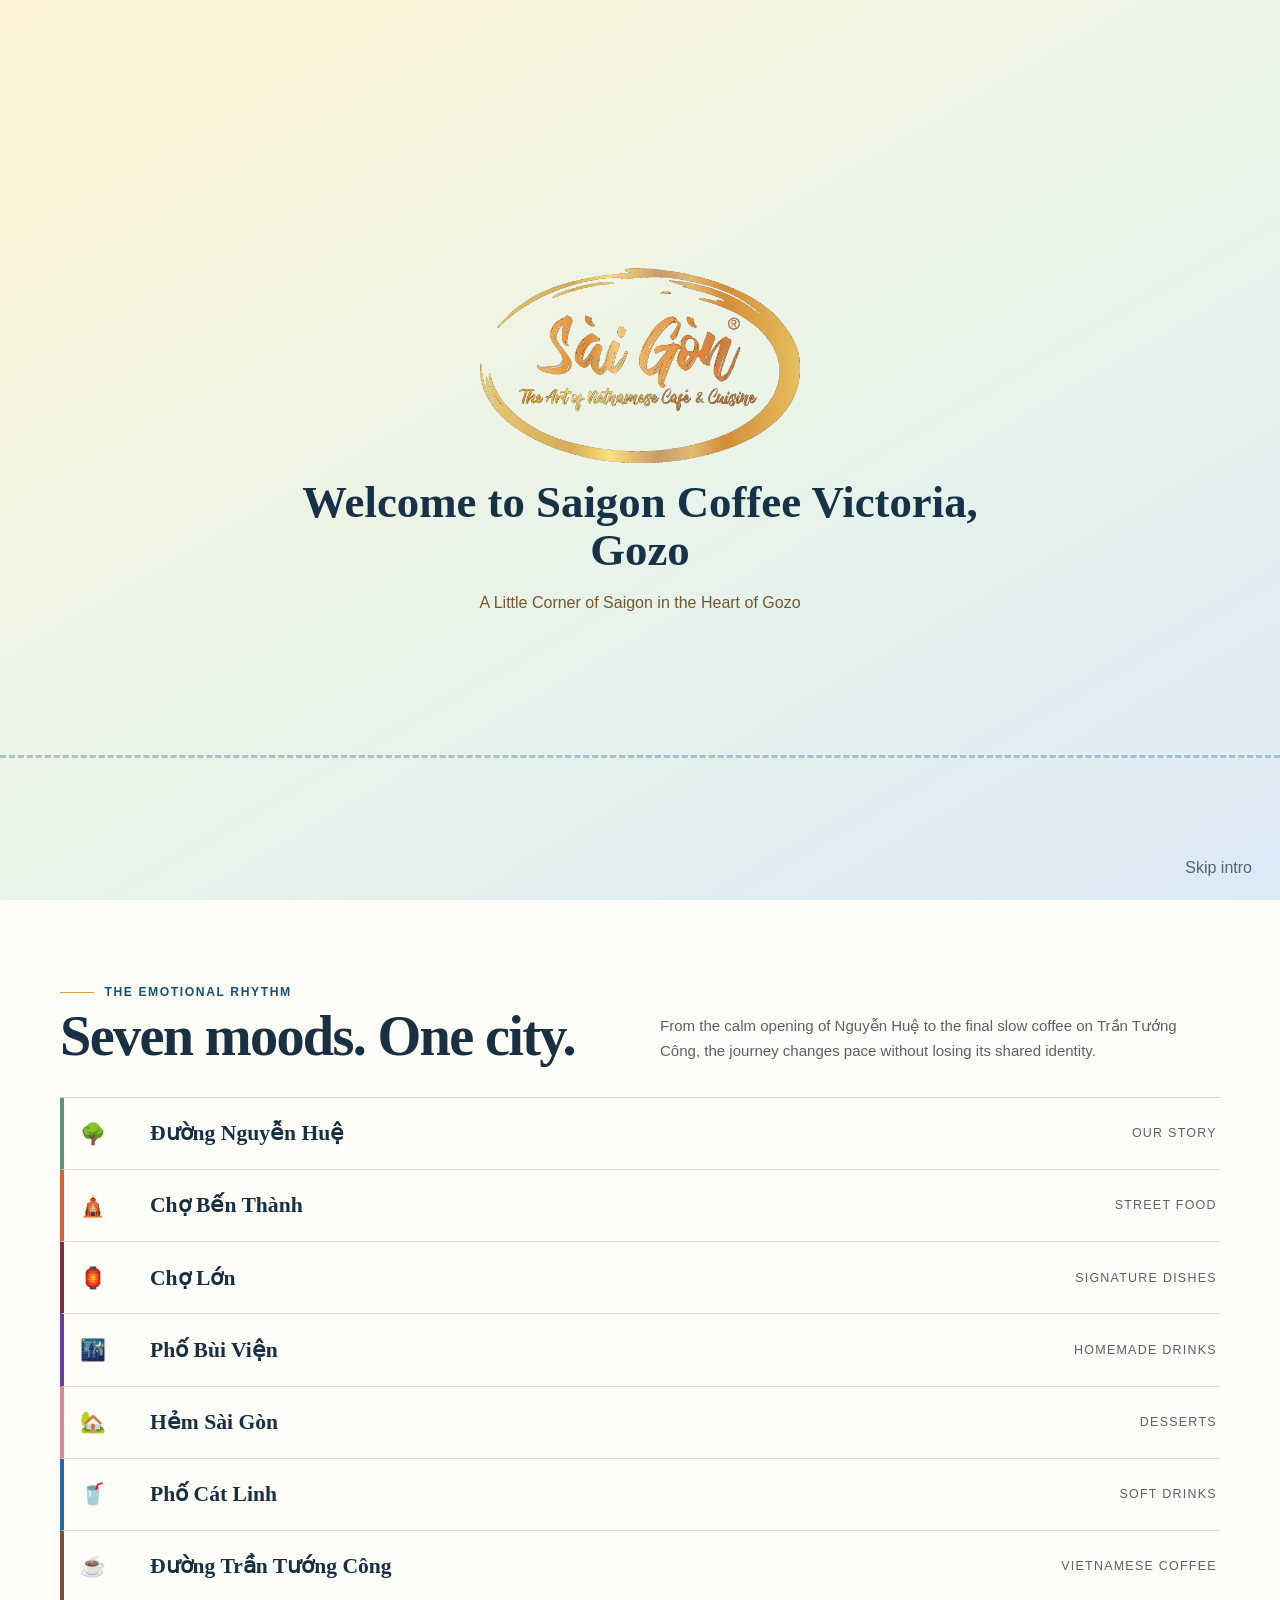
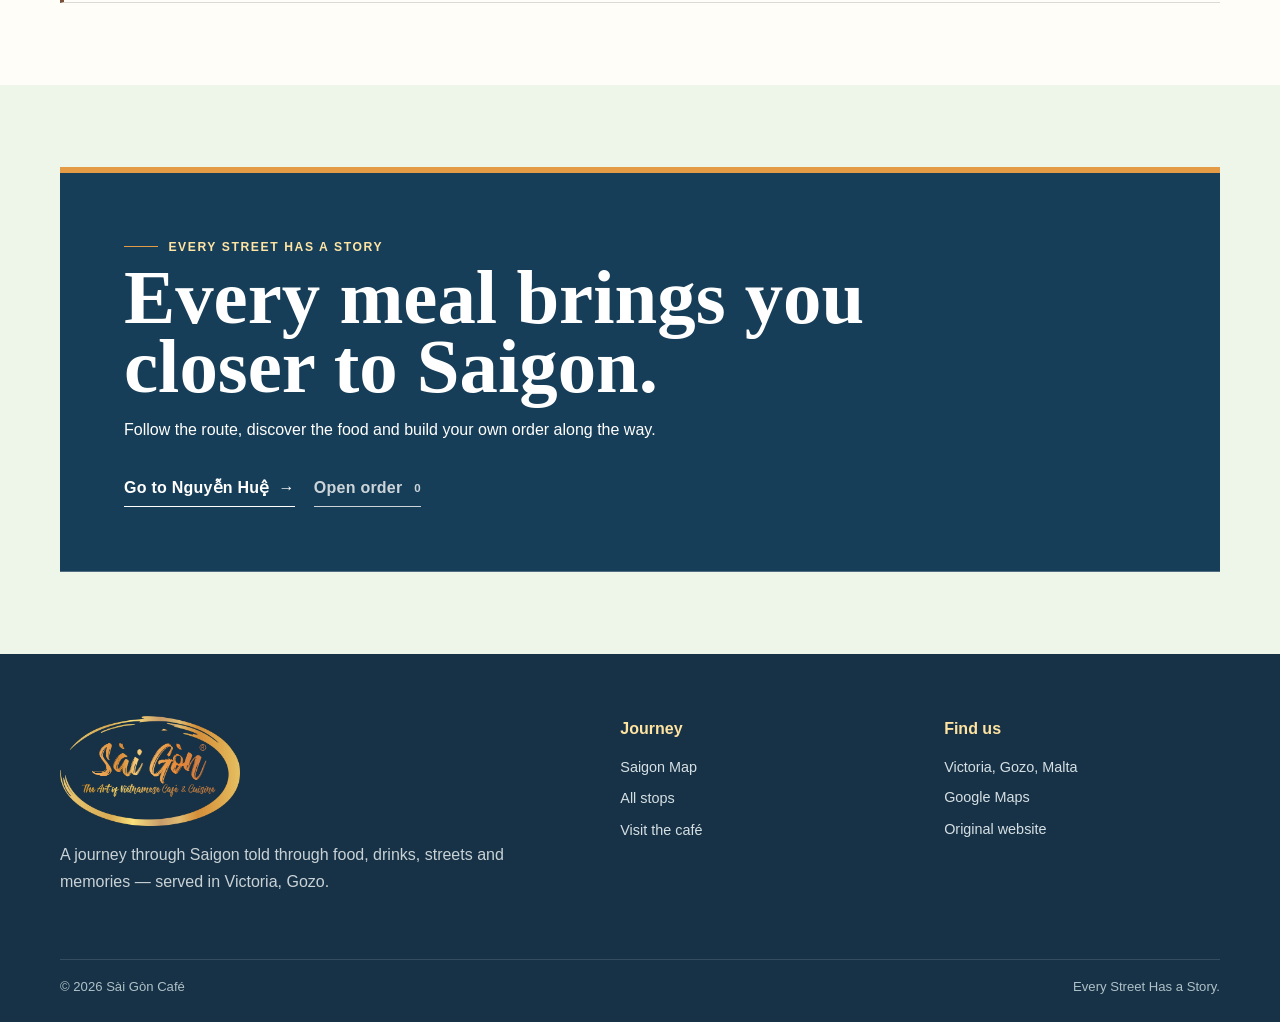
==== index.html @ 3f21d4a0 "fisrt add" ====
<!DOCTYPE html>
<html lang="en"><head><meta charset="utf-8"/><meta content="width=device-width,initial-scale=1" name="viewport"/><meta content="#fff8e8" name="theme-color"/><meta content="Sài Gòn Café — A journey through Saigon" name="description"/><title>Sài Gòn Café · A Journey Through Saigon</title><link href="assets/brand/mark.svg" rel="icon"/><link href="assets/css/shared.css" rel="stylesheet"/><link href="assets/css/home.css" rel="stylesheet"/><link rel="stylesheet" href="assets/css/refine.css"></head><body data-page="home"><div aria-hidden="true" class="intro"><div class="vespa-track"><img alt="" class="intro-vespa" src="assets/images/illustrations/vespa.svg"/></div><div class="intro-inner"><img alt="" class="intro-logo" src="assets/brand/logo-from-menu.png"/><div class="intro-copy"><h1>Welcome to Saigon Coffee Victoria, Gozo</h1><p>A Little Corner of Saigon in the Heart of Gozo</p></div></div><button class="skip-intro">Skip intro</button></div><header class="global-header"><div class="container global-nav">
<a aria-label="Sài Gòn Café home" class="global-logo travel-link" href="index.html"><img alt="Sài Gòn Café" src="assets/brand/logo-from-menu.png"/></a>
<nav aria-label="Main navigation" class="global-links"><a class="travel-link" href="index.html">Saigon map</a><a href="#journey-map">Menu</a><a href="index.html#visit">Visit</a></nav>
<div class="global-actions"><button class="icon-btn cart-button" type="button">Order <span class="cart-count">0</span></button><button aria-label="Toggle menu" class="nav-toggle"><span></span><span></span></button></div>
</div></header><main><section class="home-hero"><div class="container home-grid"><div class="home-copy reveal"><div class="eyebrow">One journey · Seven Saigon stops</div><h1>A journey <em>through Saigon.</em></h1><p>Choose a destination on the map. Each stop has its own colours, rhythm, movement and way of telling the menu — while the same Sài Gòn Café identity connects the whole experience.</p><div class="hero-actions editorial-actions"><a class="btn action-primary" href="#journey-map">Begin the route</a><a class="btn action-secondary" href="nguyen-hue.html">Go to Nguyễn Huệ</a></div></div><div class="home-map reveal" id="journey-map"><svg aria-hidden="true" viewBox="0 0 700 700"><path class="map-line" d="M155 105 C310 28 500 60 555 145 C620 245 570 360 440 400 C285 447 130 405 138 545 C144 650 410 677 520 600"></path></svg><a class="map-stop travel-link" href="nguyen-hue.html"><span class="map-pin"><i>🌳</i></span><span class="map-label">Đường Nguyễn Huệ</span></a><a class="map-stop travel-link" href="ben-thanh.html"><span class="map-pin"><i>🛕</i></span><span class="map-label">Chợ Bến Thành</span></a><a class="map-stop travel-link" href="cho-lon.html"><span class="map-pin"><i>🏮</i></span><span class="map-label">Chợ Lớn</span></a><a class="map-stop travel-link" href="bui-vien.html"><span class="map-pin"><i>🌃</i></span><span class="map-label">Phố Bùi Viện</span></a><a class="map-stop travel-link" href="hem-saigon.html"><span class="map-pin"><i>🏡</i></span><span class="map-label">Hẻm Sài Gòn</span></a><a class="map-stop travel-link" href="cat-linh.html"><span class="map-pin"><i>🥤</i></span><span class="map-label">Phố Cát Linh</span></a><a class="map-stop travel-link" href="tran-tuong-cong.html"><span class="map-pin"><i>☕</i></span><span class="map-label">Đường Trần Tướng Công</span></a></div></div></section><section class="page-section home-rhythm"><div class="container"><div class="section-heading reveal"><div><div class="eyebrow">The emotional rhythm</div><h2>Seven moods. One city.</h2></div><p>From the calm opening of Nguyễn Huệ to the final slow coffee on Trần Tướng Công, the journey changes pace without losing its shared identity.</p></div><div class="rhythm-track"><a class="rhythm-card travel-link reveal" href="nguyen-hue.html" style="--bg:#5a9479"><span>🌳</span><h3>Đường Nguyễn Huệ</h3><p>Our Story</p></a><a class="rhythm-card travel-link reveal" href="ben-thanh.html" style="--bg:#d85d43"><span>🛕</span><h3>Chợ Bến Thành</h3><p>Street Food</p></a><a class="rhythm-card travel-link reveal" href="cho-lon.html" style="--bg:#7d3044"><span>🏮</span><h3>Chợ Lớn</h3><p>Signature Dishes</p></a><a class="rhythm-card travel-link reveal" href="bui-vien.html" style="--bg:#643da1"><span>🌃</span><h3>Phố Bùi Viện</h3><p>Homemade Drinks</p></a><a class="rhythm-card travel-link reveal" href="hem-saigon.html" style="--bg:#d58a95"><span>🏡</span><h3>Hẻm Sài Gòn</h3><p>Desserts</p></a><a class="rhythm-card travel-link reveal" href="cat-linh.html" style="--bg:#2366aa"><span>🥤</span><h3>Phố Cát Linh</h3><p>Soft Drinks</p></a><a class="rhythm-card travel-link reveal" href="tran-tuong-cong.html" style="--bg:#795139"><span>☕</span><h3>Đường Trần Tướng Công</h3><p>Vietnamese Coffee</p></a></div></div></section><section class="page-section home-cta"><div class="container"><div class="home-cta-card reveal"><div class="eyebrow" style="color:#ffe5a4">Every Street Has a Story</div><h2>Every meal brings you closer to Saigon.</h2><p>Follow the route, discover the food and build your own order along the way.</p><div class="hero-actions editorial-actions"><a class="btn travel-link action-primary" href="nguyen-hue.html">Go to Nguyễn Huệ</a><button class="btn cart-button action-secondary">Open order <span class="cart-count">0</span></button></div></div></div></section></main><footer class="site-footer" id="visit"><div class="container"><div class="footer-grid"><div><img alt="Sài Gòn Café" class="footer-logo" src="assets/brand/logo-from-menu.png"/><p class="footer-copy">A journey through Saigon told through food, drinks, streets and memories — served in Victoria, Gozo.</p></div><div><div class="footer-title">Journey</div><div class="footer-links"><a class="travel-link" href="index.html">Saigon Map</a><a href="menu.html">All stops</a><a href="index.html#visit">Visit the café</a></div></div><div><div class="footer-title">Find us</div><div class="footer-links"><span data-config="address">Victoria, Gozo, Malta</span><a data-href="googleMaps" href="#">Google Maps</a><a data-href="oldWebsite" href="#">Original website</a></div></div></div><div class="copyright"><span>© <span data-year=""></span> Sài Gòn Café</span><span>Every Street Has a Story.</span></div></div></footer><script src="assets/js/site-config.js"></script><script src="assets/js/app.js"></script></body></html>
---- assets/css/shared.css ----
:root{
  --paper:#fffaf0;
  --paper-2:#f6ead6;
  --ink:#193042;
  --ink-soft:#56636b;
  --brand-blue:#123f73;
  --brand-gold:#d9a441;
  --brand-burgundy:#8f2942;
  --white:#fff;
  --line:rgba(27,48,66,.14);
  --shadow:0 26px 70px rgba(56,44,31,.16);
  --radius:28px;
  --container:min(1180px,calc(100vw - 34px));
  --display-font:Cambria,Georgia,"Times New Roman",serif;
  --body-font:"Segoe UI",Inter,Arial,sans-serif;
  --theme-accent:#d9a441;
  --theme-deep:#123f73;
  --theme-soft:#f7e6b4;
  --theme-surface:#fffaf0;
}
*{box-sizing:border-box}
html{scroll-behavior:smooth;background:var(--theme-surface)}
body{margin:0;background:var(--theme-surface);color:var(--ink);font-family:var(--body-font);line-height:1.65;overflow-x:hidden}
body.menu-open,body.cart-open,body.modal-open{overflow:hidden}
a{color:inherit;text-decoration:none}
img{max-width:100%;display:block}
button,input{font:inherit}
button{color:inherit}
.container{width:var(--container);margin-inline:auto}
.display{font-family:var(--display-font)}
.eyebrow{display:flex;align-items:center;gap:.65rem;font-size:.76rem;letter-spacing:.17em;text-transform:uppercase;font-weight:900;color:var(--theme-deep)}
.eyebrow:before{content:"";width:34px;height:2px;background:var(--theme-accent);border-radius:99px}
.muted{color:var(--ink-soft)}
.btn,.nav-cta,.icon-btn{display:inline-flex;align-items:center;justify-content:center;gap:.55rem;border:1px solid currentColor;border-radius:999px;padding:.78rem 1.15rem;min-height:46px;font-weight:850;letter-spacing:.01em;background:transparent;cursor:pointer;transition:.24s}
.btn:hover,.nav-cta:hover,.icon-btn:hover{transform:translateY(-2px);box-shadow:0 14px 28px rgba(39,44,44,.13)}
.btn-primary{background:var(--theme-accent);color:#fff;border-color:transparent}
.btn-secondary{background:rgba(255,255,255,.68);border-color:rgba(18,63,115,.18);backdrop-filter:blur(12px)}
.btn-dark{background:var(--theme-deep);color:#fff;border-color:transparent}
.btn-small{min-height:38px;padding:.56rem .84rem;font-size:.82rem}
.hidden{display:none!important}

/* Shared header */
.global-header{position:fixed;inset:0 0 auto;z-index:80;transition:.3s;background:linear-gradient(180deg,rgba(12,29,45,.48),transparent);color:#fff}
.global-header.scrolled{background:rgba(255,250,240,.91);color:var(--ink);backdrop-filter:blur(18px);box-shadow:0 8px 28px rgba(40,45,45,.08);border-bottom:1px solid var(--line)}
.global-nav{height:80px;display:flex;align-items:center;gap:1rem;justify-content:space-between}
.global-logo img{width:132px;height:58px;object-fit:contain;filter:drop-shadow(0 6px 13px rgba(0,0,0,.18))}
.global-actions{display:flex;align-items:center;gap:.65rem}
.global-links{display:flex;align-items:center;gap:1.05rem;font-size:.87rem;font-weight:800}
.global-links a{opacity:.92}
.global-links a:hover{opacity:1;color:var(--theme-accent)}
.cart-button{position:relative}
.cart-count{display:grid;place-items:center;min-width:22px;height:22px;border-radius:999px;background:var(--theme-accent);color:#fff;font-size:.7rem;font-weight:900;padding:0 .25rem}
.nav-toggle{display:none;width:44px;height:44px;border-radius:50%;border:1px solid currentColor;background:rgba(255,255,255,.1);position:relative}
.nav-toggle span{position:absolute;width:20px;height:2px;background:currentColor;left:11px;transition:.24s}
.nav-toggle span:first-child{top:16px}.nav-toggle span:last-child{top:25px}
.nav-toggle.active span:first-child{transform:translateY(4.5px) rotate(45deg)}
.nav-toggle.active span:last-child{transform:translateY(-4.5px) rotate(-45deg)}

/* Journey rail */
.journey-rail{position:sticky;top:80px;z-index:55;background:rgba(255,250,240,.92);backdrop-filter:blur(16px);border-bottom:1px solid var(--line);box-shadow:0 8px 22px rgba(41,45,44,.05)}
.journey-rail-inner{width:var(--container);margin:auto;display:flex;gap:.3rem;overflow:auto;padding:.55rem 0;scrollbar-width:none}
.journey-rail-inner::-webkit-scrollbar{display:none}
.journey-stop{flex:0 0 auto;display:flex;align-items:center;gap:.5rem;padding:.48rem .68rem;border-radius:999px;color:#66717a;font-size:.76rem;font-weight:850;border:1px solid transparent;transition:.2s}
.journey-stop:before{content:"";width:9px;height:9px;border-radius:50%;background:#b7c1c8;box-shadow:0 0 0 4px rgba(183,193,200,.18)}
.journey-stop.active{background:var(--theme-soft);color:var(--theme-deep);border-color:rgba(18,63,115,.1)}
.journey-stop.active:before{background:var(--theme-accent);box-shadow:0 0 0 4px color-mix(in srgb,var(--theme-accent) 22%,transparent)}

/* Travel transition */
.travel-transition{position:fixed;inset:0;z-index:999;pointer-events:none;opacity:0;visibility:hidden;background:linear-gradient(135deg,var(--theme-surface),#fff);display:grid;place-items:center;transition:.35s}
.travel-transition.active{opacity:1;visibility:visible;pointer-events:all}
.travel-stage{width:min(720px,88vw);text-align:center}
.travel-stage p{font-weight:900;letter-spacing:.14em;text-transform:uppercase;color:var(--theme-deep)}
.travel-road{height:4px;border-radius:99px;background:rgba(18,63,115,.16);position:relative;margin:2rem 0}
.travel-road:before{content:"";position:absolute;inset:0 auto 0 0;width:0;background:var(--theme-accent);animation:roadDraw .72s forwards}
.travel-scooter{position:absolute;left:-40px;top:-38px;width:80px;animation:scoot .72s cubic-bezier(.48,.04,.45,.99) forwards}
@keyframes roadDraw{to{width:100%}}@keyframes scoot{to{left:calc(100% - 36px)}}

/* Reveal */
.reveal{opacity:0;transform:translateY(24px);transition:opacity .72s ease,transform .72s ease}
.reveal.is-visible{opacity:1;transform:none}
.reveal-delay-1{transition-delay:.08s}.reveal-delay-2{transition-delay:.16s}.reveal-delay-3{transition-delay:.24s}

/* Shared district hero */
.district-hero{min-height:86svh;position:relative;display:flex;align-items:flex-end;padding:146px 0 78px;color:#fff;background-image:var(--place-photo);background-size:cover;background-position:center;overflow:hidden;isolation:isolate}
.district-hero:before{content:"";position:absolute;inset:0;background:linear-gradient(180deg,rgba(10,25,37,.12),rgba(10,25,37,.78));z-index:-1}
.district-hero:after{content:"";position:absolute;inset:auto 0 0;height:200px;background:linear-gradient(180deg,transparent,var(--theme-surface));z-index:-1}
.district-hero-content{max-width:820px;position:relative}
.district-sign{display:inline-flex;padding:.58rem 1rem;border:2px solid #fff;background:var(--brand-blue);color:#fff;border-radius:5px;text-transform:uppercase;font-weight:950;letter-spacing:.055em;box-shadow:0 10px 24px rgba(0,0,0,.22)}
.district-kicker{margin-top:1.25rem;font-size:.78rem;letter-spacing:.17em;text-transform:uppercase;font-weight:900;color:#fff0bd}
.district-hero h1{font:800 clamp(3.6rem,8vw,8.4rem)/.87 var(--display-font);letter-spacing:-.055em;margin:.55rem 0 1rem;text-wrap:balance}
.district-hero p{font-size:clamp(1rem,1.6vw,1.25rem);max-width:720px;color:#fffbed}
.hero-actions{display:flex;gap:.72rem;flex-wrap:wrap;margin-top:1.7rem}
.photo-credit{display:inline-flex;margin-top:1rem;font-size:.72rem;color:#f4ead6;text-decoration:underline;text-underline-offset:3px;opacity:.88}

/* Shared page section */
.page-section{padding:94px 0;position:relative}
.section-heading{display:flex;align-items:end;justify-content:space-between;gap:2rem;margin-bottom:2.5rem}
.section-heading h2{font:800 clamp(2.5rem,5vw,5rem)/.95 var(--display-font);letter-spacing:-.04em;margin:.5rem 0 0}
.section-heading p{max-width:560px;color:var(--ink-soft);margin:0}

/* Shared dish modal and cart */
.dish-modal,.cart-drawer{position:fixed;z-index:200;opacity:0;visibility:hidden;transition:.28s}
.dish-modal.open,.cart-drawer.open{opacity:1;visibility:visible}
.dish-modal{inset:0;display:grid;place-items:center;padding:18px;background:rgba(11,26,36,.58);backdrop-filter:blur(10px)}
.dish-modal-card{width:min(850px,100%);max-height:min(720px,90svh);overflow:auto;background:#fffaf0;border-radius:30px;box-shadow:0 36px 100px rgba(7,26,39,.28);position:relative;display:grid;grid-template-columns:.9fr 1.1fr}
.dish-modal-media{min-height:410px;background:#f1e5d0}
.dish-modal-media img{width:100%;height:100%;object-fit:cover}
.dish-modal-body{padding:2rem;display:flex;flex-direction:column}
.modal-close,.drawer-close{position:absolute;right:14px;top:14px;width:42px;height:42px;border-radius:50%;border:0;background:rgba(255,255,255,.84);font-size:1.4rem;cursor:pointer;z-index:2}
.dish-modal-body h2{font:800 2.4rem/1 var(--display-font);margin:.6rem 0}
.dish-modal-body p{color:var(--ink-soft)}
.modal-price{font-size:1.4rem;font-weight:950;color:var(--theme-deep);margin-top:auto}
.modal-actions{display:flex;gap:.7rem;margin-top:1.1rem}
.cart-drawer{inset:0 0 0 auto;width:min(430px,100%);background:#fffaf0;box-shadow:-30px 0 80px rgba(12,31,44,.25);transform:translateX(105%);display:flex;flex-direction:column}
.cart-drawer.open{transform:none}
.cart-drawer-head{padding:1.2rem 1.2rem 1rem;border-bottom:1px solid var(--line)}
.cart-drawer-head h2{font:800 2rem/1 var(--display-font);margin:.3rem 0}
.cart-items{padding:1rem;overflow:auto;display:grid;gap:.7rem;flex:1}
.cart-empty{color:var(--ink-soft);text-align:center;padding:3rem 1rem}
.cart-row{display:grid;grid-template-columns:62px 1fr auto;gap:.75rem;align-items:center;background:#fff;border:1px solid var(--line);border-radius:18px;padding:.6rem}
.cart-row img{width:62px;height:62px;border-radius:14px;object-fit:cover;background:#eee}
.cart-row h3{font-size:.92rem;margin:0}.cart-row small{color:var(--ink-soft)}
.cart-row-controls{display:flex;align-items:center;gap:.3rem;margin-top:.3rem}.cart-row-controls button{width:27px;height:27px;border-radius:50%;border:1px solid var(--line);background:#fff;cursor:pointer}
.cart-drawer-foot{padding:1rem;border-top:1px solid var(--line);background:#fff}
.cart-total{display:flex;justify-content:space-between;font-weight:950;margin-bottom:.75rem}
.cart-backdrop{position:fixed;inset:0;z-index:190;background:rgba(8,24,35,.38);opacity:0;visibility:hidden;transition:.25s}.cart-backdrop.open{opacity:1;visibility:visible}

/* Shared cards */
.dish-image{background:#eee;overflow:hidden}
.dish-image img{width:100%;height:100%;object-fit:cover}
.dish-image img.fallback-logo{object-fit:contain;padding:1rem;background:linear-gradient(135deg,#fff9e8,#f3e0bc)}
.price-tag{font-weight:950;color:var(--theme-deep)}
.tag-row{display:flex;gap:.35rem;flex-wrap:wrap}
.tag{display:inline-flex;padding:.24rem .52rem;border-radius:999px;background:rgba(18,63,115,.08);font-size:.67rem;letter-spacing:.06em;text-transform:uppercase;font-weight:900;color:var(--theme-deep)}
.tag.signature{background:var(--theme-accent);color:#fff}
.tag.veg{background:#d8f1d3;color:#2e6437}
.card-actions{display:flex;gap:.55rem;align-items:center;flex-wrap:wrap}

/* Next stop */
.next-stop{padding:50px 0 92px}
.next-stop-card{position:relative;overflow:hidden;border-radius:34px;min-height:320px;padding:2rem;display:flex;align-items:flex-end;color:#fff;background-image:linear-gradient(90deg,rgba(10,30,43,.78),rgba(10,30,43,.22)),var(--next-photo);background-size:cover;background-position:center;box-shadow:var(--shadow)}
.next-stop-card>div{max-width:660px}
.next-stop-card span{font-size:.76rem;letter-spacing:.16em;text-transform:uppercase;font-weight:900;color:#ffe5a4}
.next-stop-card h2{font:800 clamp(2.5rem,5vw,5rem)/.94 var(--display-font);margin:.5rem 0 1rem}

/* Footer */
.site-footer{padding:72px 0 24px;background:#173246;color:#f9edd6}
.footer-grid{display:grid;grid-template-columns:1.3fr .7fr .7fr;gap:3rem}
.footer-logo{width:180px}.footer-copy{max-width:470px;color:#c9d2d6}
.footer-title{font-weight:950;margin-bottom:.8rem;color:#ffe3a1}.footer-links{display:grid;gap:.45rem;color:#d6e0e4}
.copyright{display:flex;justify-content:space-between;gap:1rem;border-top:1px solid rgba(255,255,255,.13);margin-top:3rem;padding-top:1rem;color:#afc1c8;font-size:.82rem}

/* Intro */
.intro{position:fixed;inset:0;z-index:1000;background:linear-gradient(150deg,#fff4d5,#e8f4e9 55%,#dceaf8);display:grid;place-items:center;transition:.65s;color:#173246}
.intro.done{opacity:0;visibility:hidden}
.intro-inner{text-align:center;width:min(720px,90vw)}
.intro-logo{width:320px;margin:0 auto 1rem;opacity:0;transform:scale(.9);animation:introLogo .8s 1s forwards}
.intro-copy{opacity:0;animation:introCopy .7s 1.35s forwards}.intro-copy h1{font:800 clamp(1.6rem,4vw,2.8rem)/1.06 var(--display-font);margin:.5rem 0}.intro-copy p{color:#75572c}
.vespa-track{position:absolute;left:0;right:0;bottom:13%;height:160px;overflow:hidden}.vespa-track:after{content:"";position:absolute;left:0;right:0;bottom:25px;border-bottom:3px dashed rgba(18,63,115,.28)}
.intro-vespa{position:absolute;width:250px;left:-270px;bottom:12px;animation:vespaRide 1.75s .05s ease-in-out forwards}.skip-intro{position:absolute;right:22px;bottom:18px;border:0;background:none;color:#53646d;cursor:pointer}
@keyframes vespaRide{to{left:calc(100% + 30px)}}@keyframes introLogo{to{opacity:1;transform:none}}@keyframes introCopy{to{opacity:1}}

@media(max-width:980px){
  .global-links{position:fixed;inset:80px 0 0;background:#fffaf0;color:var(--ink);display:flex;flex-direction:column;align-items:flex-start;padding:2rem;transform:translateX(102%);transition:.32s}
  .global-links.open{transform:none}.nav-toggle{display:block}.global-actions .nav-cta{display:none}
  .district-hero{min-height:72svh}.section-heading{display:block}.section-heading p{margin-top:1rem}
  .dish-modal-card{grid-template-columns:1fr;max-width:640px}.dish-modal-media{min-height:280px;max-height:330px}
  .footer-grid{grid-template-columns:1fr 1fr}.footer-grid>div:first-child{grid-column:1/-1}
}
@media(max-width:640px){
  :root{--container:min(100% - 22px,1180px);--radius:22px}
  .global-nav{height:70px}.global-logo img{width:110px;height:50px}.global-links{inset:70px 0 0}
  .journey-rail{top:70px}.journey-stop{font-size:.69rem;padding:.4rem .55rem}
  .district-hero{padding:122px 0 58px;min-height:78svh}.district-hero h1{font-size:3.5rem}.district-sign{font-size:.78rem}
  .page-section{padding:70px 0}.section-heading h2{font-size:2.65rem}
  .hero-actions{gap:.55rem}.btn{width:100%}.btn-small{width:auto}
  .dish-modal{padding:10px}.dish-modal-card{border-radius:22px}.dish-modal-body{padding:1.25rem}.dish-modal-body h2{font-size:2rem}
  .next-stop-card{min-height:360px;padding:1.3rem}.footer-grid{grid-template-columns:1fr}.footer-grid>div:first-child{grid-column:auto}.copyright{display:block}
  .intro-logo{width:250px}.vespa-track{bottom:10%}
}
@media(prefers-reduced-motion:reduce){*{animation-duration:.01ms!important;animation-iteration-count:1!important;scroll-behavior:auto!important;transition-duration:.01ms!important}.reveal{opacity:1;transform:none}}
.district-hero{background-color:var(--theme-deep)}
.next-stop-card{background-color:var(--theme-deep)}

/* =========================================================
   V5 — editorial refinement
   Fewer UI pills, flatter surfaces, quieter interactions.
   ========================================================= */
:root{
  --radius:10px;
  --shadow:0 12px 34px rgba(45,39,31,.10);
  --container:min(1160px,calc(100vw - 42px));
}
body{letter-spacing:0}
.eyebrow{font-weight:750;letter-spacing:.13em}
.eyebrow:before{height:1px;border-radius:0}

/* Links should feel like editorial navigation, not app controls. */
.btn,.nav-cta,.icon-btn{
  min-height:0;
  padding:.28rem 0;
  border:0;
  border-bottom:1px solid currentColor;
  border-radius:0;
  background:transparent;
  font-weight:720;
  letter-spacing:.015em;
  box-shadow:none;
  transform:none;
}
.btn:hover,.nav-cta:hover,.icon-btn:hover{transform:none;box-shadow:none;opacity:.66}
.btn-small{min-height:0;padding:.2rem 0;font-size:.78rem}
.editorial-actions{gap:1.2rem;align-items:center}
.editorial-actions .btn{width:auto}
.editorial-actions .action-primary:after{content:"  →"}
.editorial-actions .action-secondary{opacity:.78;font-weight:600}
.editorial-actions .action-secondary:hover{opacity:.48}
.btn-primary,.btn-secondary,.btn-dark{background:transparent;color:inherit;border-color:currentColor;backdrop-filter:none}

/* Header: one quiet navigation row, no duplicated CTA. */
.global-header{background:linear-gradient(180deg,rgba(12,29,45,.35),transparent)}
.global-header.scrolled{background:rgba(255,250,240,.97);backdrop-filter:none;box-shadow:none}
.global-nav{height:76px}
.global-links{gap:1.35rem;font-size:.82rem;font-weight:650}
.global-links a{position:relative;opacity:.9}
.global-links a:not(:last-child):after{content:"/";position:absolute;right:-.78rem;opacity:.32}
.global-actions{gap:1rem}
.icon-btn.cart-button{border-bottom:0;padding:.35rem 0;font-size:.82rem;text-transform:uppercase;letter-spacing:.08em}
.cart-count{display:inline;min-width:auto;height:auto;border-radius:0;background:transparent;color:inherit;font-size:.72rem;padding:0;margin-left:.18rem}
.nav-toggle{border-radius:0;background:transparent}

/* Journey rail becomes a route line instead of a row of chips. */
.journey-rail{top:76px;background:rgba(255,250,240,.97);backdrop-filter:none;box-shadow:none}
.journey-rail-inner{position:relative;gap:0;padding:.72rem 0}
.journey-rail-inner:before{content:"";position:absolute;left:6px;right:6px;top:50%;border-top:1px solid rgba(27,48,66,.18);z-index:0}
.journey-stop{position:relative;z-index:1;border-radius:0;border:0;background:var(--theme-surface);padding:.3rem .8rem;color:#6a7378;font-size:.7rem;font-weight:650}
.journey-stop:before{width:7px;height:7px;box-shadow:0 0 0 4px var(--theme-surface);background:#9aa4aa}
.journey-stop.active{background:var(--theme-surface);color:var(--theme-deep);border:0;font-weight:850}
.journey-stop.active:before{background:var(--theme-accent);box-shadow:0 0 0 4px var(--theme-surface)}

/* Heroes and headings: less landing-page exaggeration. */
.district-hero{min-height:78svh;padding:138px 0 68px}
.district-hero h1{font-size:clamp(3.3rem,7vw,7.1rem);line-height:.92;letter-spacing:-.045em}
.district-sign{border-radius:1px;box-shadow:none;padding:.5rem .85rem}
.district-kicker{letter-spacing:.13em;font-weight:720}
.photo-credit{font-size:.66rem;opacity:.72}
.page-section{padding:82px 0}
.section-heading{margin-bottom:2.1rem}
.section-heading h2{font-size:clamp(2.35rem,4.4vw,4.35rem);letter-spacing:-.03em}
.section-heading p{font-size:.94rem}

/* Product entries are the interaction. No button clusters inside them. */
.card-actions{display:none!important}
.menu-entry{cursor:pointer;outline:none}
.menu-entry:focus-visible{outline:2px solid var(--theme-accent);outline-offset:5px}
.menu-entry .dish-image img{transition:transform .5s ease,filter .5s ease}
.menu-entry:hover .dish-image img{transform:scale(1.025);filter:saturate(1.04)}
.entry-cue{display:inline-block;margin-top:auto;padding-top:.65rem;font-size:.7rem;letter-spacing:.08em;text-transform:uppercase;font-weight:750;color:var(--theme-deep);border-bottom:1px solid currentColor;align-self:flex-start;opacity:.72}
.menu-entry:hover .entry-cue{opacity:1}
.tag-row{gap:.5rem}
.tag{padding:0;border-radius:0;background:transparent;font-size:.62rem;font-weight:700;color:var(--theme-deep)}
.tag:not(:last-child):after{content:" ·";margin-left:.45rem;opacity:.45}
.tag.signature,.tag.veg{background:transparent;color:var(--theme-deep)}
.price-tag{font-weight:760}

/* Modal remains functional, but visually closer to a printed menu spread. */
.dish-modal{background:rgba(11,26,36,.68);backdrop-filter:blur(4px)}
.dish-modal-card{border-radius:2px;box-shadow:0 24px 70px rgba(7,26,39,.30)}
.modal-close,.drawer-close{border-radius:0;background:#fffaf0;border:1px solid var(--line)}
.modal-actions{align-items:center;gap:1.2rem}
.modal-add,.cart-copy{display:inline-flex;justify-content:center;padding:.78rem 1rem;border:1px solid var(--theme-deep);background:var(--theme-deep);color:#fff;border-radius:1px;font-weight:750}
.modal-close-secondary{background:transparent;color:var(--ink);border:0;border-bottom:1px solid currentColor;border-radius:0;padding:.25rem 0}
.cart-drawer{box-shadow:-18px 0 48px rgba(12,31,44,.18)}
.cart-row{border-radius:2px;background:transparent;border-width:0 0 1px;padding:.8rem 0}
.cart-row img{border-radius:1px}
.cart-row-controls button{border-radius:0}

/* Next chapter is a full editorial panel, not another card/button. */
.next-stop{padding:38px 0 78px}
.next-stop-card{border-radius:0;min-height:270px;padding:clamp(1.4rem,4vw,3.2rem);box-shadow:none;border-top:1px solid rgba(255,255,255,.42);border-bottom:1px solid rgba(255,255,255,.42)}
.next-stop-card h2{font-size:clamp(2.5rem,4.7vw,4.7rem)}
.next-arrow{display:inline-block;margin-top:.8rem;border-bottom:1px solid currentColor;font-size:.78rem;letter-spacing:.1em;text-transform:uppercase;font-weight:750}

.site-footer{padding-top:62px}
.footer-title{font-weight:760}
.footer-links{font-size:.9rem}
.footer-links a{width:max-content;border-bottom:1px solid transparent}
.footer-links a:hover{border-color:currentColor}

@media(max-width:980px){
  .global-links{background:#fffaf0;padding:2rem 1.5rem}
  .global-links a:not(:last-child):after{display:none}
}
@media(max-width:640px){
  :root{--container:min(100% - 28px,1160px)}
  .global-nav{height:68px}.journey-rail{top:68px}
  .journey-stop{padding:.3rem .55rem;font-size:.64rem}
  .district-hero{padding:116px 0 54px;min-height:70svh}
  .district-hero h1{font-size:3.25rem}
  .editorial-actions{gap:1rem}
  .editorial-actions .btn,.btn,.btn-small{width:auto}
  .dish-modal-card{border-radius:0}
  .next-stop-card{min-height:300px;padding:1.2rem}
}

/* Synced top navigation hide/show. */
:root{--nav-height:76px}
.global-header{
  transform:translateY(0);
  will-change:transform;
}
.global-header.nav-hidden{
  transform:translateY(calc(-1 * var(--nav-height)));
}
.global-nav{
  height:var(--nav-height);
}
.journey-rail{
  top:var(--nav-height);
  transition:transform .3s ease,background-color .3s ease,color .3s ease,border-color .3s ease;
  will-change:transform;
}
body.nav-hidden .journey-rail{
  transform:translateY(calc(-1 * (var(--nav-height) + 100%)));
}
body.menu-open .global-header,
body.cart-open .global-header,
body.modal-open .global-header,
body.menu-open .journey-rail,
body.cart-open .journey-rail,
body.modal-open .journey-rail{
  transform:none;
}

@media(max-width:980px){
  .global-links{
    inset:var(--nav-height) 0 0;
    height:calc(100svh - var(--nav-height));
    min-height:calc(100vh - var(--nav-height));
    overflow:auto;
  }
}
@media(max-width:640px){
  :root{--nav-height:68px}
}
---- assets/css/home.css ----
:root{--theme-accent:#e39b45;--theme-deep:#164f76;--theme-soft:#e6f2df;--theme-surface:#fff8e8;--display-font:Cambria,Georgia,"Times New Roman",serif}
.home-hero{min-height:100svh;padding:132px 0 70px;background:radial-gradient(circle at 82% 20%,#d8eff5 0,transparent 30%),radial-gradient(circle at 15% 80%,#f8d9c0 0,transparent 34%),linear-gradient(135deg,#fff9e9,#eef7e9);position:relative;overflow:hidden}
.home-hero:after{content:"";position:absolute;inset:auto 0 0;height:180px;background:url('../images/illustrations/saigon-skyline.svg') center bottom/cover no-repeat;opacity:.14}
.home-grid{display:grid;grid-template-columns:.85fr 1.15fr;align-items:center;gap:4rem;position:relative;z-index:1}
.home-copy h1{font:850 clamp(3.6rem,7vw,7.6rem)/.88 var(--display-font);letter-spacing:-.055em;margin:.8rem 0 1.2rem;color:#173c56}
.home-copy h1 em{color:#c75f46;font-weight:650}
.home-copy p{font-size:1.12rem;color:#52656d;max-width:620px}
.home-map{position:relative;min-height:650px;border-radius:50px;background:linear-gradient(135deg,rgba(255,255,255,.82),rgba(255,249,232,.52));border:1px solid rgba(22,79,118,.12);box-shadow:var(--shadow);overflow:hidden;padding:1.2rem}
.home-map svg{position:absolute;inset:5%;width:90%;height:90%;overflow:visible}
.map-line{fill:none;stroke:#d99b43;stroke-width:8;stroke-linecap:round;stroke-dasharray:15 17;filter:drop-shadow(0 6px 8px rgba(174,101,43,.18))}
.map-stop{position:absolute;display:flex;flex-direction:column;align-items:center;gap:.32rem;transform:translate(-50%,-50%);z-index:2;transition:.25s}
.map-stop:hover{transform:translate(-50%,-54%) scale(1.04)}
.map-pin{width:58px;height:58px;border-radius:50% 50% 50% 16%;transform:rotate(-45deg);display:grid;place-items:center;background:var(--pin);color:#fff;border:4px solid #fff;box-shadow:0 12px 28px rgba(38,53,60,.22)}
.map-pin i{font-style:normal;transform:rotate(45deg);font-size:1.35rem}
.map-label{background:#fff;padding:.45rem .68rem;border-radius:12px;box-shadow:0 8px 20px rgba(41,50,54,.12);font-size:.72rem;font-weight:950;white-space:nowrap;color:#24485e;border:1px solid rgba(22,79,118,.08)}
.map-stop:nth-of-type(1){left:24%;top:15%;--pin:#4e9876}.map-stop:nth-of-type(2){left:65%;top:18%;--pin:#d05d45}.map-stop:nth-of-type(3){left:79%;top:39%;--pin:#8a3448}.map-stop:nth-of-type(4){left:63%;top:61%;--pin:#6c43a7}.map-stop:nth-of-type(5){left:31%;top:63%;--pin:#d48791}.map-stop:nth-of-type(6){left:20%;top:84%;--pin:#236ab0}.map-stop:nth-of-type(7){left:70%;top:86%;--pin:#7c573a}
.home-rhythm{background:#fffdf7}
.rhythm-track{display:grid;grid-template-columns:repeat(7,1fr);gap:.75rem;align-items:end}
.rhythm-card{min-height:240px;border-radius:28px;padding:1rem;display:flex;flex-direction:column;justify-content:flex-end;color:#fff;background:var(--bg);box-shadow:0 18px 36px rgba(46,53,54,.12);transition:.25s}
.rhythm-card:hover{transform:translateY(-8px)}.rhythm-card:nth-child(2n){min-height:290px}.rhythm-card:nth-child(3n){min-height:325px}
.rhythm-card span{font-size:1.5rem}.rhythm-card h3{font:800 1.28rem/1.05 var(--display-font);margin:.45rem 0}.rhythm-card p{font-size:.78rem;margin:0;color:rgba(255,255,255,.82)}
.home-cta{background:linear-gradient(135deg,#eaf6e7,#fff1d1)}
.home-cta-card{border-radius:42px;background:#173e58;color:#fff;padding:clamp(2rem,5vw,5rem);position:relative;overflow:hidden}
.home-cta-card:after{content:"";position:absolute;width:480px;height:480px;border-radius:50%;background:#e39b45;right:-200px;top:-260px;opacity:.25}
.home-cta-card h2{font:850 clamp(3rem,6vw,6rem)/.9 var(--display-font);margin:.4rem 0 1rem;max-width:780px}
@media(max-width:980px){.home-grid{grid-template-columns:1fr}.home-map{min-height:600px}.rhythm-track{grid-template-columns:repeat(3,1fr)}}
@media(max-width:640px){.home-hero{padding-top:112px}.home-copy h1{font-size:3.65rem}.home-map{min-height:540px;border-radius:30px}.map-pin{width:46px;height:46px}.map-label{font-size:.6rem}.rhythm-track{display:flex;overflow:auto;scroll-snap-type:x mandatory}.rhythm-card{min-width:72%;min-height:260px!important;scroll-snap-align:start}}
.global-header{color:#173c56;background:linear-gradient(180deg,rgba(255,250,240,.82),transparent)}

/* V5 editorial home */
.home-hero{background:linear-gradient(135deg,#fff9e9 0,#eef7e9 58%,#e8f1f6 100%)}
.home-grid{grid-template-columns:.92fr 1.08fr;gap:5rem}
.home-copy h1{font-size:clamp(3.5rem,6.4vw,6.9rem);line-height:.92}
.home-map{border-radius:2px;box-shadow:none;background:rgba(255,255,255,.48);border:1px solid rgba(22,79,118,.18);padding:0}
.map-line{stroke-width:5;stroke-dasharray:10 14;filter:none}
.map-pin{width:42px;height:42px;border-radius:50%;transform:none;border:2px solid #fff;box-shadow:0 6px 16px rgba(38,53,60,.16)}
.map-pin i{transform:none;font-size:1rem}
.map-label{background:transparent;padding:.2rem 0;border-radius:0;box-shadow:none;border:0;border-bottom:1px solid currentColor;font-size:.67rem;font-weight:750}
.map-stop:hover{transform:translate(-50%,-53%)}
.home-rhythm{background:#fffdf7}
.rhythm-track{display:block;border-top:1px solid rgba(25,48,66,.18)}
.rhythm-card,.rhythm-card:nth-child(2n),.rhythm-card:nth-child(3n){min-height:auto;display:grid;grid-template-columns:54px 1fr auto;align-items:center;gap:1rem;padding:1.15rem .2rem 1.15rem 1rem;border-radius:0;border-bottom:1px solid rgba(25,48,66,.16);border-left:4px solid var(--bg);background:transparent;color:var(--ink);box-shadow:none}
.rhythm-card:hover{transform:none;background:color-mix(in srgb,var(--bg) 6%,transparent)}
.rhythm-card span{font-size:1.3rem}.rhythm-card h3{font-size:1.35rem;margin:0}.rhythm-card p{color:var(--ink-soft);font-size:.78rem;text-transform:uppercase;letter-spacing:.1em}
.home-cta{background:#eef5e9}
.home-cta-card{border-radius:0;background:#173e58;padding:clamp(2rem,5vw,4.2rem);border-top:6px solid #e39b45;border-bottom:1px solid rgba(255,255,255,.24)}
.home-cta-card:after{display:none}
@media(max-width:640px){
 .home-grid{grid-template-columns:1fr;gap:2.4rem}
 .home-map{border-radius:0}
 .home-map{min-height:650px;overflow:hidden}
 .home-map svg{inset:7% 8%;width:84%;height:86%}
 .map-stop{max-width:42%;gap:.25rem}
 .map-label{font-size:.72rem;line-height:1.15;max-width:128px;white-space:normal;text-align:center;text-wrap:balance}
 .map-stop:nth-of-type(1){left:27%;top:13%}
 .map-stop:nth-of-type(2){left:66%;top:17%}
 .map-stop:nth-of-type(3){left:78%;top:40%}
 .map-stop:nth-of-type(4){left:66%;top:62%}
 .map-stop:nth-of-type(5){left:30%;top:64%}
 .map-stop:nth-of-type(6){left:24%;top:83%}
 .map-stop:nth-of-type(7){left:69%;top:84%}
 .rhythm-track{display:block;overflow:visible}
 .rhythm-card,.rhythm-card:nth-child(n){min-width:0;grid-template-columns:38px 1fr;gap:.65rem}
 .rhythm-card p{grid-column:2}
}
---- assets/css/refine.css ----
/* Loaded last so the route/navigation stays restrained on every colour theme. */
.journey-stop,.journey-stop.active{
  background:transparent!important;
  border:0!important;
  border-radius:0!important;
  box-shadow:none!important;
}
.journey-stop.active{color:var(--theme-accent)!important}
.journey-stop:before,.journey-stop.active:before{box-shadow:none!important}
.global-actions .nav-cta{display:none!important}
.card-actions{display:none!important}
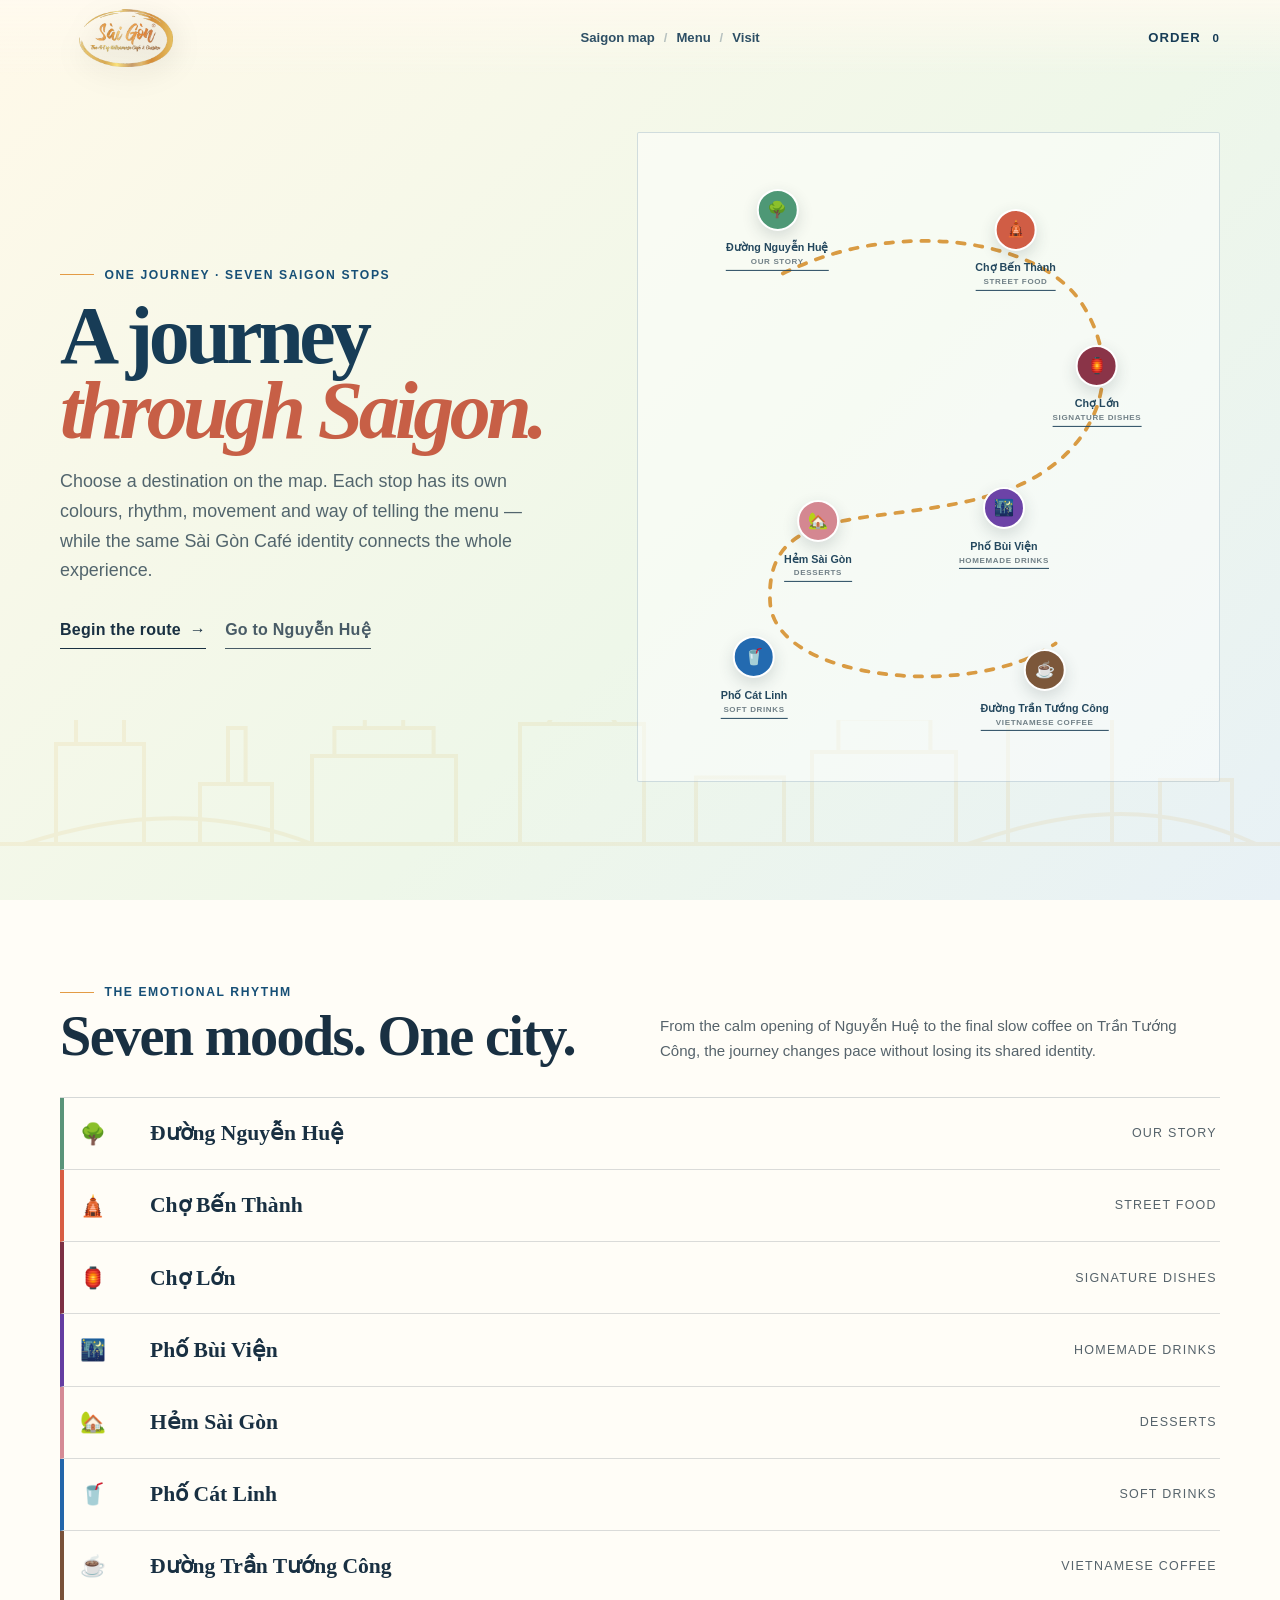
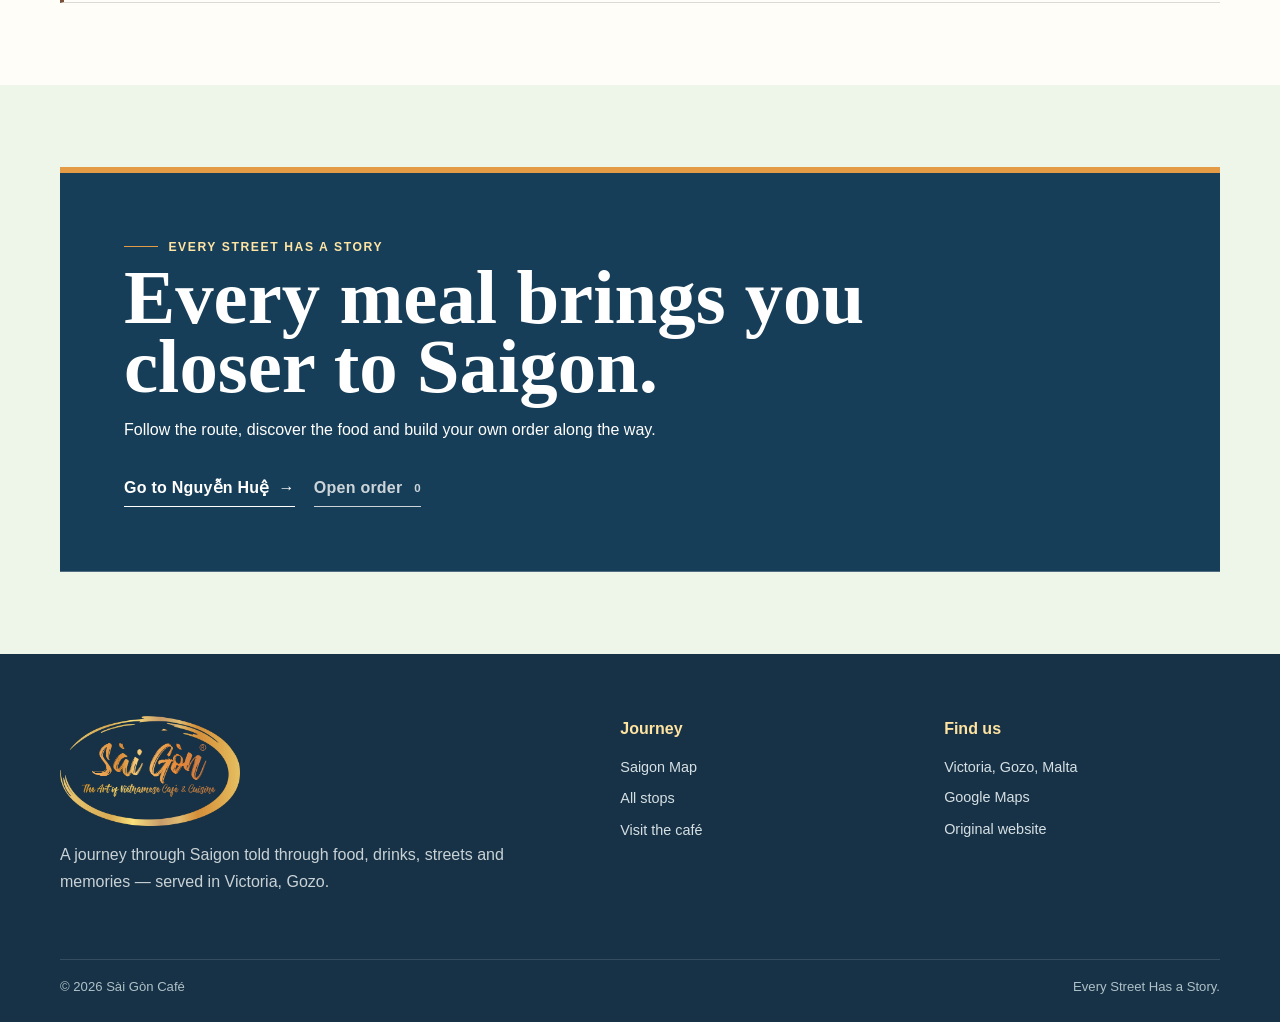
==== commit 211f1f5f: "add" ====
--- a/index.html
+++ b/index.html
@@ -3,4 +3,4 @@
 <a aria-label="Sài Gòn Café home" class="global-logo travel-link" href="index.html"><img alt="Sài Gòn Café" src="assets/brand/logo-from-menu.png"/></a>
 <nav aria-label="Main navigation" class="global-links"><a class="travel-link" href="index.html">Saigon map</a><a href="#journey-map">Menu</a><a href="index.html#visit">Visit</a></nav>
 <div class="global-actions"><button class="icon-btn cart-button" type="button">Order <span class="cart-count">0</span></button><button aria-label="Toggle menu" class="nav-toggle"><span></span><span></span></button></div>
-</div></header><main><section class="home-hero"><div class="container home-grid"><div class="home-copy reveal"><div class="eyebrow">One journey · Seven Saigon stops</div><h1>A journey <em>through Saigon.</em></h1><p>Choose a destination on the map. Each stop has its own colours, rhythm, movement and way of telling the menu — while the same Sài Gòn Café identity connects the whole experience.</p><div class="hero-actions editorial-actions"><a class="btn action-primary" href="#journey-map">Begin the route</a><a class="btn action-secondary" href="nguyen-hue.html">Go to Nguyễn Huệ</a></div></div><div class="home-map reveal" id="journey-map"><svg aria-hidden="true" viewBox="0 0 700 700"><path class="map-line" d="M155 105 C310 28 500 60 555 145 C620 245 570 360 440 400 C285 447 130 405 138 545 C144 650 410 677 520 600"></path></svg><a class="map-stop travel-link" href="nguyen-hue.html"><span class="map-pin"><i>🌳</i></span><span class="map-label">Đường Nguyễn Huệ</span></a><a class="map-stop travel-link" href="ben-thanh.html"><span class="map-pin"><i>🛕</i></span><span class="map-label">Chợ Bến Thành</span></a><a class="map-stop travel-link" href="cho-lon.html"><span class="map-pin"><i>🏮</i></span><span class="map-label">Chợ Lớn</span></a><a class="map-stop travel-link" href="bui-vien.html"><span class="map-pin"><i>🌃</i></span><span class="map-label">Phố Bùi Viện</span></a><a class="map-stop travel-link" href="hem-saigon.html"><span class="map-pin"><i>🏡</i></span><span class="map-label">Hẻm Sài Gòn</span></a><a class="map-stop travel-link" href="cat-linh.html"><span class="map-pin"><i>🥤</i></span><span class="map-label">Phố Cát Linh</span></a><a class="map-stop travel-link" href="tran-tuong-cong.html"><span class="map-pin"><i>☕</i></span><span class="map-label">Đường Trần Tướng Công</span></a></div></div></section><section class="page-section home-rhythm"><div class="container"><div class="section-heading reveal"><div><div class="eyebrow">The emotional rhythm</div><h2>Seven moods. One city.</h2></div><p>From the calm opening of Nguyễn Huệ to the final slow coffee on Trần Tướng Công, the journey changes pace without losing its shared identity.</p></div><div class="rhythm-track"><a class="rhythm-card travel-link reveal" href="nguyen-hue.html" style="--bg:#5a9479"><span>🌳</span><h3>Đường Nguyễn Huệ</h3><p>Our Story</p></a><a class="rhythm-card travel-link reveal" href="ben-thanh.html" style="--bg:#d85d43"><span>🛕</span><h3>Chợ Bến Thành</h3><p>Street Food</p></a><a class="rhythm-card travel-link reveal" href="cho-lon.html" style="--bg:#7d3044"><span>🏮</span><h3>Chợ Lớn</h3><p>Signature Dishes</p></a><a class="rhythm-card travel-link reveal" href="bui-vien.html" style="--bg:#643da1"><span>🌃</span><h3>Phố Bùi Viện</h3><p>Homemade Drinks</p></a><a class="rhythm-card travel-link reveal" href="hem-saigon.html" style="--bg:#d58a95"><span>🏡</span><h3>Hẻm Sài Gòn</h3><p>Desserts</p></a><a class="rhythm-card travel-link reveal" href="cat-linh.html" style="--bg:#2366aa"><span>🥤</span><h3>Phố Cát Linh</h3><p>Soft Drinks</p></a><a class="rhythm-card travel-link reveal" href="tran-tuong-cong.html" style="--bg:#795139"><span>☕</span><h3>Đường Trần Tướng Công</h3><p>Vietnamese Coffee</p></a></div></div></section><section class="page-section home-cta"><div class="container"><div class="home-cta-card reveal"><div class="eyebrow" style="color:#ffe5a4">Every Street Has a Story</div><h2>Every meal brings you closer to Saigon.</h2><p>Follow the route, discover the food and build your own order along the way.</p><div class="hero-actions editorial-actions"><a class="btn travel-link action-primary" href="nguyen-hue.html">Go to Nguyễn Huệ</a><button class="btn cart-button action-secondary">Open order <span class="cart-count">0</span></button></div></div></div></section></main><footer class="site-footer" id="visit"><div class="container"><div class="footer-grid"><div><img alt="Sài Gòn Café" class="footer-logo" src="assets/brand/logo-from-menu.png"/><p class="footer-copy">A journey through Saigon told through food, drinks, streets and memories — served in Victoria, Gozo.</p></div><div><div class="footer-title">Journey</div><div class="footer-links"><a class="travel-link" href="index.html">Saigon Map</a><a href="menu.html">All stops</a><a href="index.html#visit">Visit the café</a></div></div><div><div class="footer-title">Find us</div><div class="footer-links"><span data-config="address">Victoria, Gozo, Malta</span><a data-href="googleMaps" href="#">Google Maps</a><a data-href="oldWebsite" href="#">Original website</a></div></div></div><div class="copyright"><span>© <span data-year=""></span> Sài Gòn Café</span><span>Every Street Has a Story.</span></div></div></footer><script src="assets/js/site-config.js"></script><script src="assets/js/app.js"></script></body></html>+</div></header><main><section class="home-hero"><div class="container home-grid"><div class="home-copy reveal"><div class="eyebrow">One journey · Seven Saigon stops</div><h1>A journey <em>through Saigon.</em></h1><p>Choose a destination on the map. Each stop has its own colours, rhythm, movement and way of telling the menu — while the same Sài Gòn Café identity connects the whole experience.</p><div class="hero-actions editorial-actions"><a class="btn action-primary" href="#journey-map">Begin the route</a><a class="btn action-secondary" href="nguyen-hue.html">Go to Nguyễn Huệ</a></div></div><div class="home-map reveal" id="journey-map"><svg aria-hidden="true" viewBox="0 0 700 700"><path class="map-line" d="M155 105 C310 28 500 60 555 145 C620 245 570 360 440 400 C285 447 130 405 138 545 C144 650 410 677 520 600"></path></svg><a class="map-stop travel-link" href="nguyen-hue.html"><span class="map-pin"><i>🌳</i></span><span class="map-label">Đường Nguyễn Huệ<span class="map-note">Our Story</span></span></a><a class="map-stop travel-link" href="ben-thanh.html"><span class="map-pin"><i>🛕</i></span><span class="map-label">Chợ Bến Thành<span class="map-note">Street Food</span></span></a><a class="map-stop travel-link" href="cho-lon.html"><span class="map-pin"><i>🏮</i></span><span class="map-label">Chợ Lớn<span class="map-note">Signature Dishes</span></span></a><a class="map-stop travel-link" href="bui-vien.html"><span class="map-pin"><i>🌃</i></span><span class="map-label">Phố Bùi Viện<span class="map-note">Homemade Drinks</span></span></a><a class="map-stop travel-link" href="hem-saigon.html"><span class="map-pin"><i>🏡</i></span><span class="map-label">Hẻm Sài Gòn<span class="map-note">Desserts</span></span></a><a class="map-stop travel-link" href="cat-linh.html"><span class="map-pin"><i>🥤</i></span><span class="map-label">Phố Cát Linh<span class="map-note">Soft Drinks</span></span></a><a class="map-stop travel-link" href="tran-tuong-cong.html"><span class="map-pin"><i>☕</i></span><span class="map-label">Đường Trần Tướng Công<span class="map-note">Vietnamese Coffee</span></span></a></div></div></section><section class="page-section home-rhythm"><div class="container"><div class="section-heading reveal"><div><div class="eyebrow">The emotional rhythm</div><h2>Seven moods. One city.</h2></div><p>From the calm opening of Nguyễn Huệ to the final slow coffee on Trần Tướng Công, the journey changes pace without losing its shared identity.</p></div><div class="rhythm-track"><a class="rhythm-card travel-link reveal" href="nguyen-hue.html" style="--bg:#5a9479"><span>🌳</span><h3>Đường Nguyễn Huệ</h3><p>Our Story</p></a><a class="rhythm-card travel-link reveal" href="ben-thanh.html" style="--bg:#d85d43"><span>🛕</span><h3>Chợ Bến Thành</h3><p>Street Food</p></a><a class="rhythm-card travel-link reveal" href="cho-lon.html" style="--bg:#7d3044"><span>🏮</span><h3>Chợ Lớn</h3><p>Signature Dishes</p></a><a class="rhythm-card travel-link reveal" href="bui-vien.html" style="--bg:#643da1"><span>🌃</span><h3>Phố Bùi Viện</h3><p>Homemade Drinks</p></a><a class="rhythm-card travel-link reveal" href="hem-saigon.html" style="--bg:#d58a95"><span>🏡</span><h3>Hẻm Sài Gòn</h3><p>Desserts</p></a><a class="rhythm-card travel-link reveal" href="cat-linh.html" style="--bg:#2366aa"><span>🥤</span><h3>Phố Cát Linh</h3><p>Soft Drinks</p></a><a class="rhythm-card travel-link reveal" href="tran-tuong-cong.html" style="--bg:#795139"><span>☕</span><h3>Đường Trần Tướng Công</h3><p>Vietnamese Coffee</p></a></div></div></section><section class="page-section home-cta"><div class="container"><div class="home-cta-card reveal"><div class="eyebrow" style="color:#ffe5a4">Every Street Has a Story</div><h2>Every meal brings you closer to Saigon.</h2><p>Follow the route, discover the food and build your own order along the way.</p><div class="hero-actions editorial-actions"><a class="btn travel-link action-primary" href="nguyen-hue.html">Go to Nguyễn Huệ</a><button class="btn cart-button action-secondary">Open order <span class="cart-count">0</span></button></div></div></div></section></main><footer class="site-footer" id="visit"><div class="container"><div class="footer-grid"><div><img alt="Sài Gòn Café" class="footer-logo" src="assets/brand/logo-from-menu.png"/><p class="footer-copy">A journey through Saigon told through food, drinks, streets and memories — served in Victoria, Gozo.</p></div><div><div class="footer-title">Journey</div><div class="footer-links"><a class="travel-link" href="index.html">Saigon Map</a><a href="menu.html">All stops</a><a href="index.html#visit">Visit the café</a></div></div><div><div class="footer-title">Find us</div><div class="footer-links"><span data-config="address">Victoria, Gozo, Malta</span><a data-href="googleMaps" href="#">Google Maps</a><a data-href="oldWebsite" href="#">Original website</a></div></div></div><div class="copyright"><span>© <span data-year=""></span> Sài Gòn Café</span><span>Every Street Has a Story.</span></div></div></footer><script src="assets/js/site-config.js"></script><script src="assets/js/app.js"></script></body></html>
--- a/assets/css/shared.css
+++ b/assets/css/shared.css
@@ -232,7 +232,7 @@
 /* Journey rail becomes a route line instead of a row of chips. */
 .journey-rail{top:76px;background:rgba(255,250,240,.97);backdrop-filter:none;box-shadow:none}
 .journey-rail-inner{position:relative;gap:0;padding:.72rem 0}
-.journey-rail-inner:before{content:"";position:absolute;left:6px;right:6px;top:50%;border-top:1px solid rgba(27,48,66,.18);z-index:0}
+.journey-rail-inner:before{display:none}
 .journey-stop{position:relative;z-index:1;border-radius:0;border:0;background:var(--theme-surface);padding:.3rem .8rem;color:#6a7378;font-size:.7rem;font-weight:650}
 .journey-stop:before{width:7px;height:7px;box-shadow:0 0 0 4px var(--theme-surface);background:#9aa4aa}
 .journey-stop.active{background:var(--theme-surface);color:var(--theme-deep);border:0;font-weight:850}
--- a/assets/css/home.css
+++ b/assets/css/home.css
@@ -12,7 +12,8 @@
 .map-stop:hover{transform:translate(-50%,-54%) scale(1.04)}
 .map-pin{width:58px;height:58px;border-radius:50% 50% 50% 16%;transform:rotate(-45deg);display:grid;place-items:center;background:var(--pin);color:#fff;border:4px solid #fff;box-shadow:0 12px 28px rgba(38,53,60,.22)}
 .map-pin i{font-style:normal;transform:rotate(45deg);font-size:1.35rem}
-.map-label{background:#fff;padding:.45rem .68rem;border-radius:12px;box-shadow:0 8px 20px rgba(41,50,54,.12);font-size:.72rem;font-weight:950;white-space:nowrap;color:#24485e;border:1px solid rgba(22,79,118,.08)}
+.map-label{background:#fff;padding:.45rem .68rem;border-radius:12px;box-shadow:0 8px 20px rgba(41,50,54,.12);font-size:.72rem;font-weight:950;white-space:nowrap;color:#24485e;border:1px solid rgba(22,79,118,.08);display:flex;flex-direction:column;align-items:center;gap:.08rem}
+.map-note{display:block;font-size:.58rem;font-weight:800;letter-spacing:.08em;text-transform:uppercase;color:#6f7e85;line-height:1.1}
 .map-stop:nth-of-type(1){left:24%;top:15%;--pin:#4e9876}.map-stop:nth-of-type(2){left:65%;top:18%;--pin:#d05d45}.map-stop:nth-of-type(3){left:79%;top:39%;--pin:#8a3448}.map-stop:nth-of-type(4){left:63%;top:61%;--pin:#6c43a7}.map-stop:nth-of-type(5){left:31%;top:63%;--pin:#d48791}.map-stop:nth-of-type(6){left:20%;top:84%;--pin:#236ab0}.map-stop:nth-of-type(7){left:70%;top:86%;--pin:#7c573a}
 .home-rhythm{background:#fffdf7}
 .rhythm-track{display:grid;grid-template-columns:repeat(7,1fr);gap:.75rem;align-items:end}
@@ -36,6 +37,7 @@
 .map-pin{width:42px;height:42px;border-radius:50%;transform:none;border:2px solid #fff;box-shadow:0 6px 16px rgba(38,53,60,.16)}
 .map-pin i{transform:none;font-size:1rem}
 .map-label{background:transparent;padding:.2rem 0;border-radius:0;box-shadow:none;border:0;border-bottom:1px solid currentColor;font-size:.67rem;font-weight:750}
+.map-note{font-size:.5rem;color:#718087}
 .map-stop:hover{transform:translate(-50%,-53%)}
 .home-rhythm{background:#fffdf7}
 .rhythm-track{display:block;border-top:1px solid rgba(25,48,66,.18)}
@@ -51,7 +53,8 @@
  .home-map{min-height:650px;overflow:hidden}
  .home-map svg{inset:7% 8%;width:84%;height:86%}
  .map-stop{max-width:42%;gap:.25rem}
- .map-label{font-size:.72rem;line-height:1.15;max-width:128px;white-space:normal;text-align:center;text-wrap:balance}
+ .map-label{font-size:.72rem;line-height:1.15;max-width:136px;white-space:normal;text-align:center;text-wrap:balance}
+ .map-note{font-size:.48rem;letter-spacing:.06em}
  .map-stop:nth-of-type(1){left:27%;top:13%}
  .map-stop:nth-of-type(2){left:66%;top:17%}
  .map-stop:nth-of-type(3){left:78%;top:40%}
--- a/assets/css/refine.css
+++ b/assets/css/refine.css
@@ -9,3 +9,35 @@
 .journey-stop:before,.journey-stop.active:before{box-shadow:none!important}
 .global-actions .nav-cta{display:none!important}
 .card-actions{display:none!important}
+
+/* Keep place photography clear. Text gets a shadow instead of hiding the image
+   under heavy page-wide gradients. */
+.district-hero{
+  background-repeat:no-repeat!important;
+  background-size:cover!important;
+}
+.district-hero:before{
+  background:linear-gradient(180deg,rgba(0,0,0,.04),rgba(0,0,0,.18) 68%,rgba(0,0,0,.08))!important;
+}
+.district-hero:after{
+  height:72px!important;
+  background:linear-gradient(180deg,transparent,rgba(0,0,0,.10))!important;
+}
+.district-hero-content{
+  text-shadow:0 2px 18px rgba(0,0,0,.55);
+}
+.district-hero p{
+  color:#fff!important;
+}
+.walk-forward{
+  animation:none!important;
+  background-repeat:no-repeat!important;
+  background-size:cover!important;
+  transform:none!important;
+}
+.next-stop-card{
+  background-image:linear-gradient(90deg,rgba(0,0,0,.24),rgba(0,0,0,.04)),var(--next-photo)!important;
+  background-repeat:no-repeat!important;
+  background-size:cover!important;
+  text-shadow:0 2px 16px rgba(0,0,0,.48);
+}
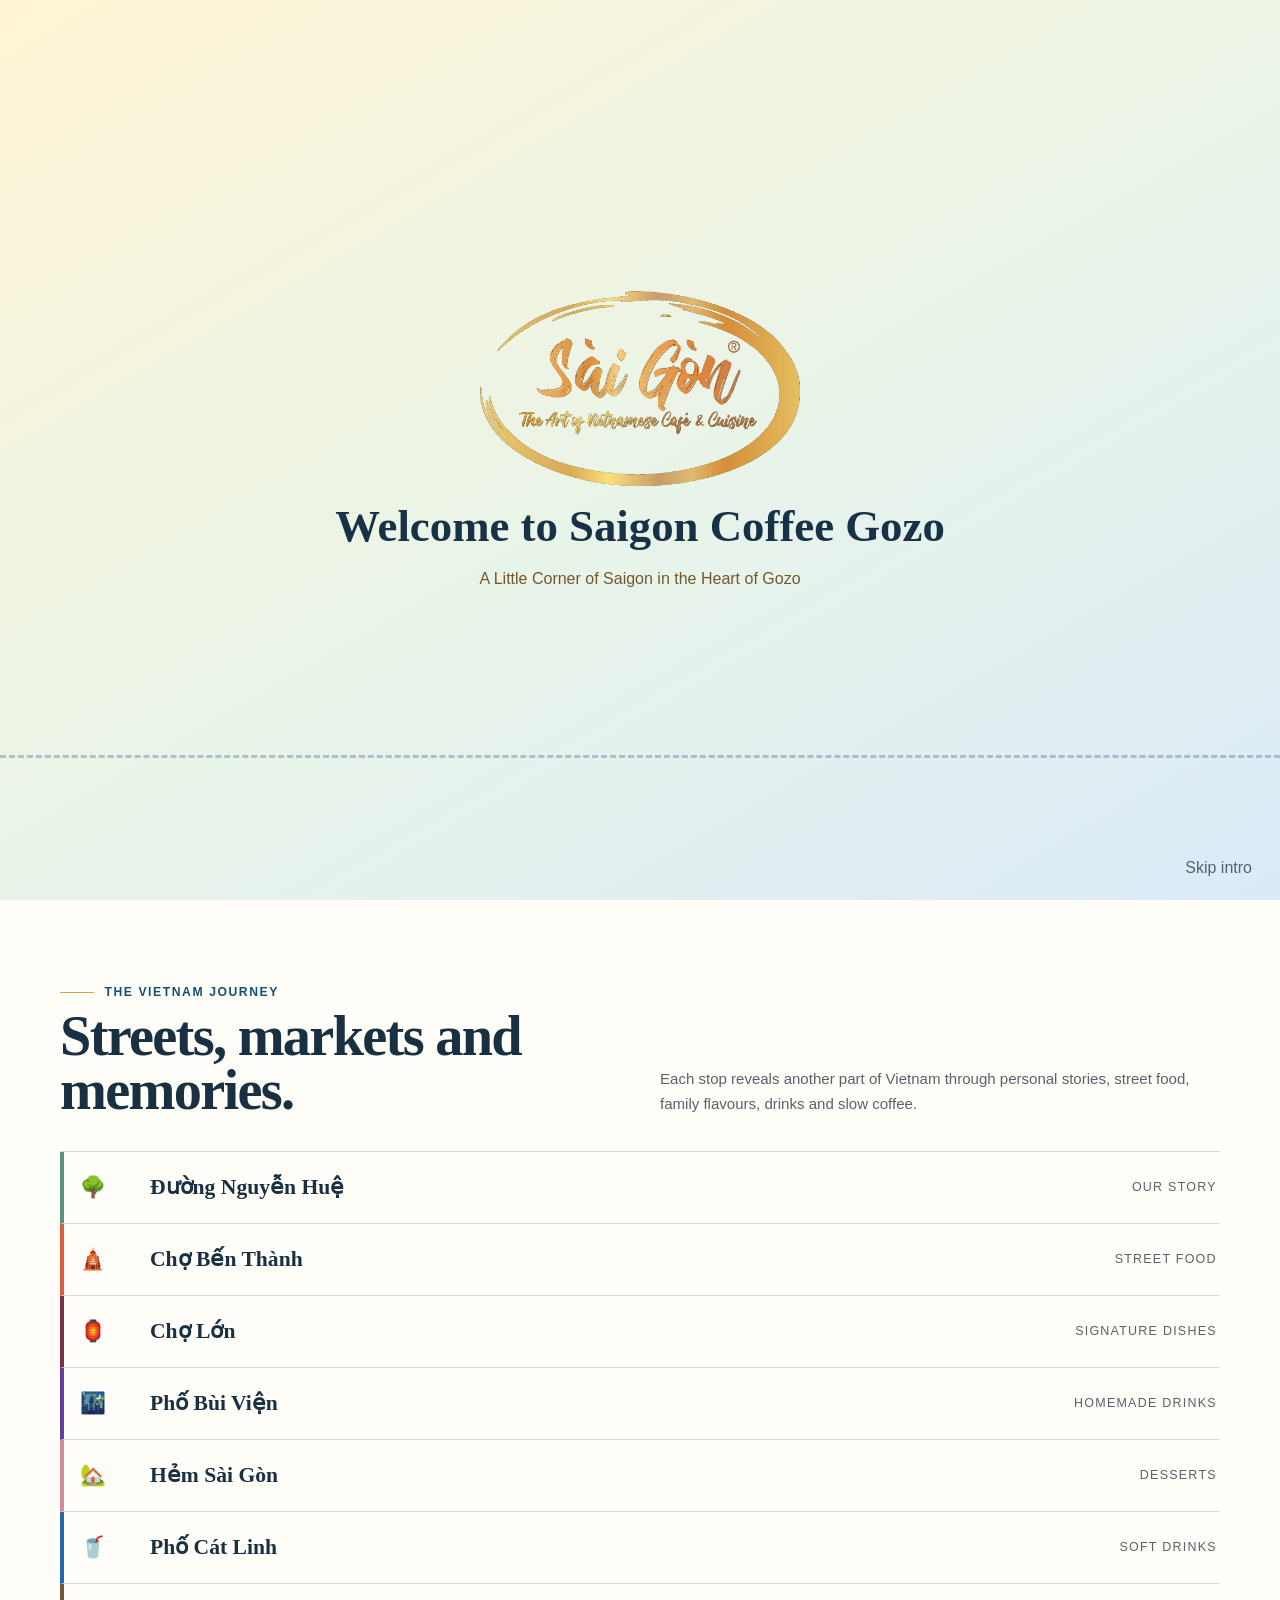
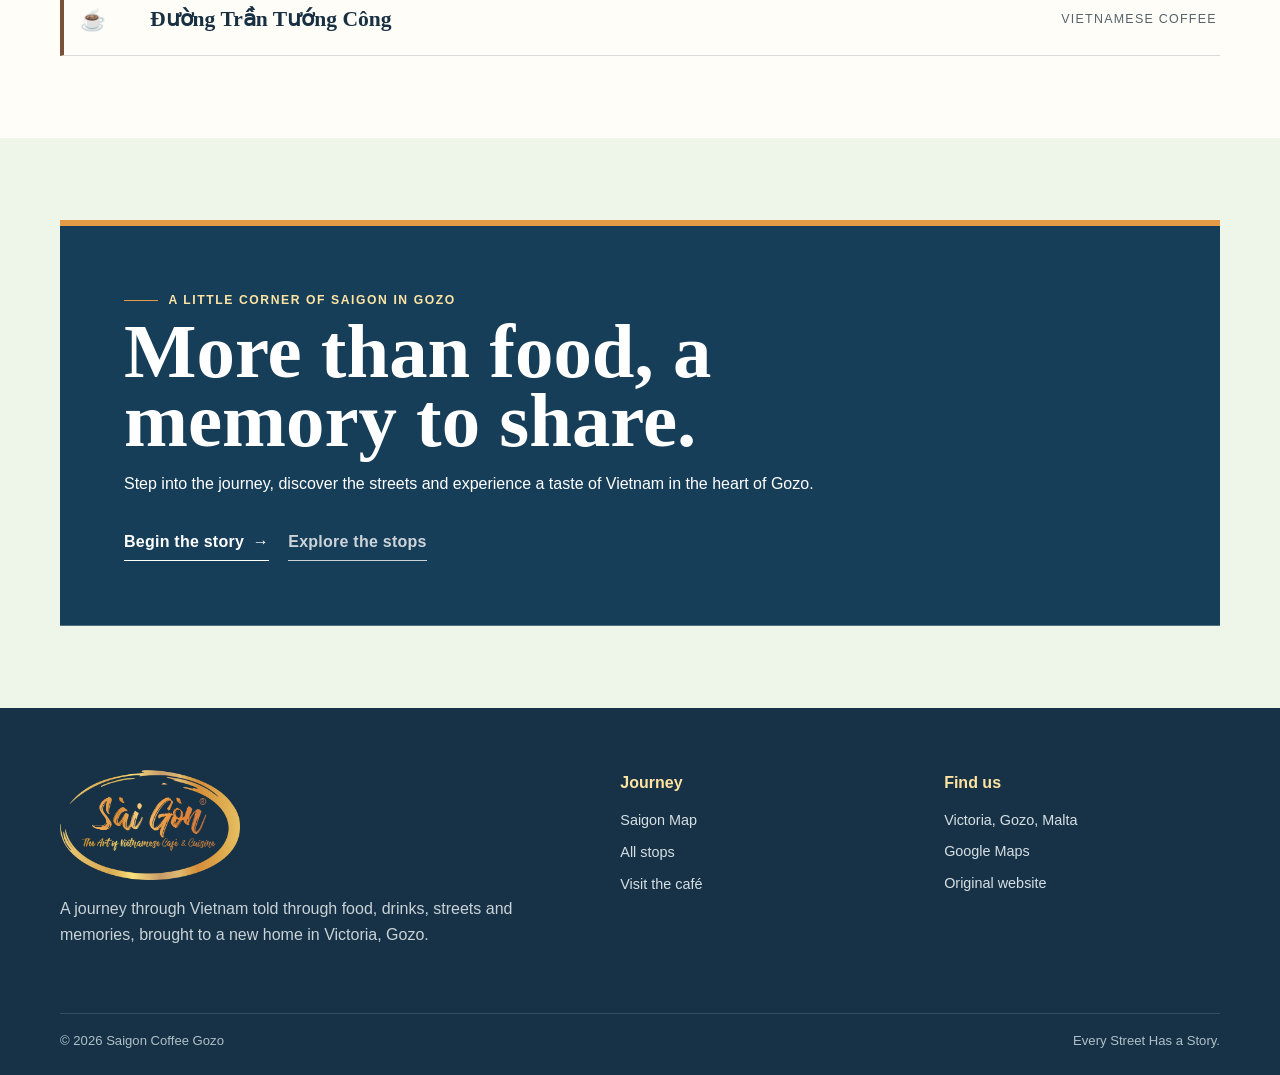
==== commit fb1a06e2: "edit web to blog" ====
--- a/index.html
+++ b/index.html
@@ -1,6 +1,95 @@
 <!DOCTYPE html>
-<html lang="en"><head><meta charset="utf-8"/><meta content="width=device-width,initial-scale=1" name="viewport"/><meta content="#fff8e8" name="theme-color"/><meta content="Sài Gòn Café — A journey through Saigon" name="description"/><title>Sài Gòn Café · A Journey Through Saigon</title><link href="assets/brand/mark.svg" rel="icon"/><link href="assets/css/shared.css" rel="stylesheet"/><link href="assets/css/home.css" rel="stylesheet"/><link rel="stylesheet" href="assets/css/refine.css"></head><body data-page="home"><div aria-hidden="true" class="intro"><div class="vespa-track"><img alt="" class="intro-vespa" src="assets/images/illustrations/vespa.svg"/></div><div class="intro-inner"><img alt="" class="intro-logo" src="assets/brand/logo-from-menu.png"/><div class="intro-copy"><h1>Welcome to Saigon Coffee Victoria, Gozo</h1><p>A Little Corner of Saigon in the Heart of Gozo</p></div></div><button class="skip-intro">Skip intro</button></div><header class="global-header"><div class="container global-nav">
-<a aria-label="Sài Gòn Café home" class="global-logo travel-link" href="index.html"><img alt="Sài Gòn Café" src="assets/brand/logo-from-menu.png"/></a>
-<nav aria-label="Main navigation" class="global-links"><a class="travel-link" href="index.html">Saigon map</a><a href="#journey-map">Menu</a><a href="index.html#visit">Visit</a></nav>
-<div class="global-actions"><button class="icon-btn cart-button" type="button">Order <span class="cart-count">0</span></button><button aria-label="Toggle menu" class="nav-toggle"><span></span><span></span></button></div>
-</div></header><main><section class="home-hero"><div class="container home-grid"><div class="home-copy reveal"><div class="eyebrow">One journey · Seven Saigon stops</div><h1>A journey <em>through Saigon.</em></h1><p>Choose a destination on the map. Each stop has its own colours, rhythm, movement and way of telling the menu — while the same Sài Gòn Café identity connects the whole experience.</p><div class="hero-actions editorial-actions"><a class="btn action-primary" href="#journey-map">Begin the route</a><a class="btn action-secondary" href="nguyen-hue.html">Go to Nguyễn Huệ</a></div></div><div class="home-map reveal" id="journey-map"><svg aria-hidden="true" viewBox="0 0 700 700"><path class="map-line" d="M155 105 C310 28 500 60 555 145 C620 245 570 360 440 400 C285 447 130 405 138 545 C144 650 410 677 520 600"></path></svg><a class="map-stop travel-link" href="nguyen-hue.html"><span class="map-pin"><i>🌳</i></span><span class="map-label">Đường Nguyễn Huệ<span class="map-note">Our Story</span></span></a><a class="map-stop travel-link" href="ben-thanh.html"><span class="map-pin"><i>🛕</i></span><span class="map-label">Chợ Bến Thành<span class="map-note">Street Food</span></span></a><a class="map-stop travel-link" href="cho-lon.html"><span class="map-pin"><i>🏮</i></span><span class="map-label">Chợ Lớn<span class="map-note">Signature Dishes</span></span></a><a class="map-stop travel-link" href="bui-vien.html"><span class="map-pin"><i>🌃</i></span><span class="map-label">Phố Bùi Viện<span class="map-note">Homemade Drinks</span></span></a><a class="map-stop travel-link" href="hem-saigon.html"><span class="map-pin"><i>🏡</i></span><span class="map-label">Hẻm Sài Gòn<span class="map-note">Desserts</span></span></a><a class="map-stop travel-link" href="cat-linh.html"><span class="map-pin"><i>🥤</i></span><span class="map-label">Phố Cát Linh<span class="map-note">Soft Drinks</span></span></a><a class="map-stop travel-link" href="tran-tuong-cong.html"><span class="map-pin"><i>☕</i></span><span class="map-label">Đường Trần Tướng Công<span class="map-note">Vietnamese Coffee</span></span></a></div></div></section><section class="page-section home-rhythm"><div class="container"><div class="section-heading reveal"><div><div class="eyebrow">The emotional rhythm</div><h2>Seven moods. One city.</h2></div><p>From the calm opening of Nguyễn Huệ to the final slow coffee on Trần Tướng Công, the journey changes pace without losing its shared identity.</p></div><div class="rhythm-track"><a class="rhythm-card travel-link reveal" href="nguyen-hue.html" style="--bg:#5a9479"><span>🌳</span><h3>Đường Nguyễn Huệ</h3><p>Our Story</p></a><a class="rhythm-card travel-link reveal" href="ben-thanh.html" style="--bg:#d85d43"><span>🛕</span><h3>Chợ Bến Thành</h3><p>Street Food</p></a><a class="rhythm-card travel-link reveal" href="cho-lon.html" style="--bg:#7d3044"><span>🏮</span><h3>Chợ Lớn</h3><p>Signature Dishes</p></a><a class="rhythm-card travel-link reveal" href="bui-vien.html" style="--bg:#643da1"><span>🌃</span><h3>Phố Bùi Viện</h3><p>Homemade Drinks</p></a><a class="rhythm-card travel-link reveal" href="hem-saigon.html" style="--bg:#d58a95"><span>🏡</span><h3>Hẻm Sài Gòn</h3><p>Desserts</p></a><a class="rhythm-card travel-link reveal" href="cat-linh.html" style="--bg:#2366aa"><span>🥤</span><h3>Phố Cát Linh</h3><p>Soft Drinks</p></a><a class="rhythm-card travel-link reveal" href="tran-tuong-cong.html" style="--bg:#795139"><span>☕</span><h3>Đường Trần Tướng Công</h3><p>Vietnamese Coffee</p></a></div></div></section><section class="page-section home-cta"><div class="container"><div class="home-cta-card reveal"><div class="eyebrow" style="color:#ffe5a4">Every Street Has a Story</div><h2>Every meal brings you closer to Saigon.</h2><p>Follow the route, discover the food and build your own order along the way.</p><div class="hero-actions editorial-actions"><a class="btn travel-link action-primary" href="nguyen-hue.html">Go to Nguyễn Huệ</a><button class="btn cart-button action-secondary">Open order <span class="cart-count">0</span></button></div></div></div></section></main><footer class="site-footer" id="visit"><div class="container"><div class="footer-grid"><div><img alt="Sài Gòn Café" class="footer-logo" src="assets/brand/logo-from-menu.png"/><p class="footer-copy">A journey through Saigon told through food, drinks, streets and memories — served in Victoria, Gozo.</p></div><div><div class="footer-title">Journey</div><div class="footer-links"><a class="travel-link" href="index.html">Saigon Map</a><a href="menu.html">All stops</a><a href="index.html#visit">Visit the café</a></div></div><div><div class="footer-title">Find us</div><div class="footer-links"><span data-config="address">Victoria, Gozo, Malta</span><a data-href="googleMaps" href="#">Google Maps</a><a data-href="oldWebsite" href="#">Original website</a></div></div></div><div class="copyright"><span>© <span data-year=""></span> Sài Gòn Café</span><span>Every Street Has a Story.</span></div></div></footer><script src="assets/js/site-config.js"></script><script src="assets/js/app.js"></script></body></html>
+<html lang="en">
+<head>
+    <meta charset="utf-8" />
+    <meta content="width=device-width,initial-scale=1" name="viewport" />
+    <meta content="#fff8e8" name="theme-color" />
+    <meta content="Saigon Coffee Gozo: a journey through the streets, flavours and memories of Vietnam." name="description" />
+    <title>Saigon Coffee Gozo · The Vietnam Journey</title>
+    <link href="assets/brand/mark.svg" rel="icon" />
+    <link href="assets/css/shared.css" rel="stylesheet" />
+    <link href="assets/css/home.css" rel="stylesheet" />
+    <link href="assets/css/refine.css" rel="stylesheet" />
+</head>
+<body data-page="home">
+    <div aria-hidden="true" class="intro">
+        <div class="vespa-track"><img alt="" class="intro-vespa" src="assets/images/illustrations/vespa.svg" /></div>
+        <div class="intro-inner">
+            <img alt="" class="intro-logo" src="assets/brand/logo-from-menu.png" />
+            <div class="intro-copy">
+                <h1>Welcome to Saigon Coffee Gozo</h1>
+                <p>A Little Corner of Saigon in the Heart of Gozo</p>
+            </div>
+        </div>
+        <button class="skip-intro">Skip intro</button>
+    </div>
+    <header class="global-header">
+        <div class="container global-nav">
+            <a aria-label="Saigon Coffee Gozo home" class="global-logo travel-link" href="index.html"><img alt="Saigon Coffee Gozo" src="assets/brand/logo-from-menu.png" /></a>
+            <nav aria-label="Main navigation" class="global-links"><a class="travel-link" href="index.html">Saigon map</a><a href="#journey-map">Menu</a><a href="index.html#visit">Visit</a></nav>
+            <div class="global-actions"><button class="icon-btn cart-button" type="button">Order <span class="cart-count">0</span></button><button aria-label="Toggle menu" class="nav-toggle"><span></span><span></span></button></div>
+        </div>
+    </header>
+    <main>
+        <section class="home-hero">
+            <div class="container home-grid">
+                <div class="home-copy reveal">
+                    <div class="eyebrow">Our Story · A Journey Through the Streets of Vietnam</div>
+                    <h1>The Vietnam Journey <em>· A Taste of Memories.</em></h1>
+                    <p>From Hanoi and Chợ Lớn to the streets of Saigon and a new home in Gozo, follow the memories, culture and flavours behind Sài Gòn Café.</p>
+                    <div class="hero-actions editorial-actions"><a class="btn action-primary travel-link" href="nguyen-hue.html">Read our story</a><a class="btn action-secondary" href="#journey-map">Explore the map</a></div>
+                </div>
+                <div class="home-map reveal" id="journey-map">
+                    <svg aria-hidden="true" viewBox="0 0 700 700"><path class="map-line" d="M155 105 C310 28 500 60 555 145 C620 245 570 360 440 400 C285 447 130 405 138 545 C144 650 410 677 520 600"></path></svg>
+                    <a class="map-stop travel-link" href="nguyen-hue.html"><span class="map-pin"><i>🌳</i></span><span class="map-label">Đường Nguyễn Huệ<span class="map-note">Our Story</span></span></a>
+                    <a class="map-stop travel-link" href="ben-thanh.html"><span class="map-pin"><i>🛕</i></span><span class="map-label">Chợ Bến Thành<span class="map-note">Street Food</span></span></a>
+                    <a class="map-stop travel-link" href="cho-lon.html"><span class="map-pin"><i>🏮</i></span><span class="map-label">Chợ Lớn<span class="map-note">Signature Dishes</span></span></a>
+                    <a class="map-stop travel-link" href="bui-vien.html"><span class="map-pin"><i>🌃</i></span><span class="map-label">Phố Bùi Viện<span class="map-note">Homemade Drinks</span></span></a>
+                    <a class="map-stop travel-link" href="hem-saigon.html"><span class="map-pin"><i>🏡</i></span><span class="map-label">Hẻm Sài Gòn<span class="map-note">Desserts</span></span></a>
+                    <a class="map-stop travel-link" href="cat-linh.html"><span class="map-pin"><i>🥤</i></span><span class="map-label">Phố Cát Linh<span class="map-note">Soft Drinks</span></span></a>
+                    <a class="map-stop travel-link" href="tran-tuong-cong.html"><span class="map-pin"><i>☕</i></span><span class="map-label">Đường Trần Tướng Công<span class="map-note">Vietnamese Coffee</span></span></a>
+                </div>
+            </div>
+        </section>
+        <section class="page-section home-rhythm">
+            <div class="container">
+                <div class="section-heading reveal">
+                    <div><div class="eyebrow">The Vietnam Journey</div><h2>Streets, markets and memories.</h2></div>
+                    <p>Each stop reveals another part of Vietnam through personal stories, street food, family flavours, drinks and slow coffee.</p>
+                </div>
+                <div class="rhythm-track">
+                    <a class="rhythm-card travel-link reveal" href="nguyen-hue.html" style="--bg:#5a9479"><span>🌳</span><h3>Đường Nguyễn Huệ</h3><p>Our Story</p></a>
+                    <a class="rhythm-card travel-link reveal" href="ben-thanh.html" style="--bg:#d85d43"><span>🛕</span><h3>Chợ Bến Thành</h3><p>Street Food</p></a>
+                    <a class="rhythm-card travel-link reveal" href="cho-lon.html" style="--bg:#7d3044"><span>🏮</span><h3>Chợ Lớn</h3><p>Signature Dishes</p></a>
+                    <a class="rhythm-card travel-link reveal" href="bui-vien.html" style="--bg:#643da1"><span>🌃</span><h3>Phố Bùi Viện</h3><p>Homemade Drinks</p></a>
+                    <a class="rhythm-card travel-link reveal" href="hem-saigon.html" style="--bg:#d58a95"><span>🏡</span><h3>Hẻm Sài Gòn</h3><p>Desserts</p></a>
+                    <a class="rhythm-card travel-link reveal" href="cat-linh.html" style="--bg:#2366aa"><span>🥤</span><h3>Phố Cát Linh</h3><p>Soft Drinks</p></a>
+                    <a class="rhythm-card travel-link reveal" href="tran-tuong-cong.html" style="--bg:#795139"><span>☕</span><h3>Đường Trần Tướng Công</h3><p>Vietnamese Coffee</p></a>
+                </div>
+            </div>
+        </section>
+        <section class="page-section home-cta">
+            <div class="container">
+                <div class="home-cta-card reveal">
+                    <div class="eyebrow" style="color:#ffe5a4">A Little Corner of Saigon in Gozo</div>
+                    <h2>More than food, a memory to share.</h2>
+                    <p>Step into the journey, discover the streets and experience a taste of Vietnam in the heart of Gozo.</p>
+                    <div class="hero-actions editorial-actions"><a class="btn travel-link action-primary" href="nguyen-hue.html">Begin the story</a><a class="btn action-secondary" href="#journey-map">Explore the stops</a></div>
+                </div>
+            </div>
+        </section>
+    </main>
+    <footer class="site-footer" id="visit">
+        <div class="container">
+            <div class="footer-grid">
+                <div><img alt="Sài Gòn Café" class="footer-logo" src="assets/brand/logo-from-menu.png" /><p class="footer-copy">A journey through Vietnam told through food, drinks, streets and memories, brought to a new home in Victoria, Gozo.</p></div>
+                <div><div class="footer-title">Journey</div><div class="footer-links"><a class="travel-link" href="index.html">Saigon Map</a><a href="menu.html">All stops</a><a href="index.html#visit">Visit the café</a></div></div>
+                <div><div class="footer-title">Find us</div><div class="footer-links"><span data-config="address">Victoria, Gozo, Malta</span><a data-href="googleMaps" href="#">Google Maps</a><a data-href="oldWebsite" href="#">Original website</a></div></div>
+            </div>
+            <div class="copyright"><span>© <span data-year=""></span> Saigon Coffee Gozo</span><span>Every Street Has a Story.</span></div>
+        </div>
+    </footer>
+    <script src="assets/js/site-config.js"></script>
+    <script src="assets/js/app.js"></script>
+</body>
+</html>
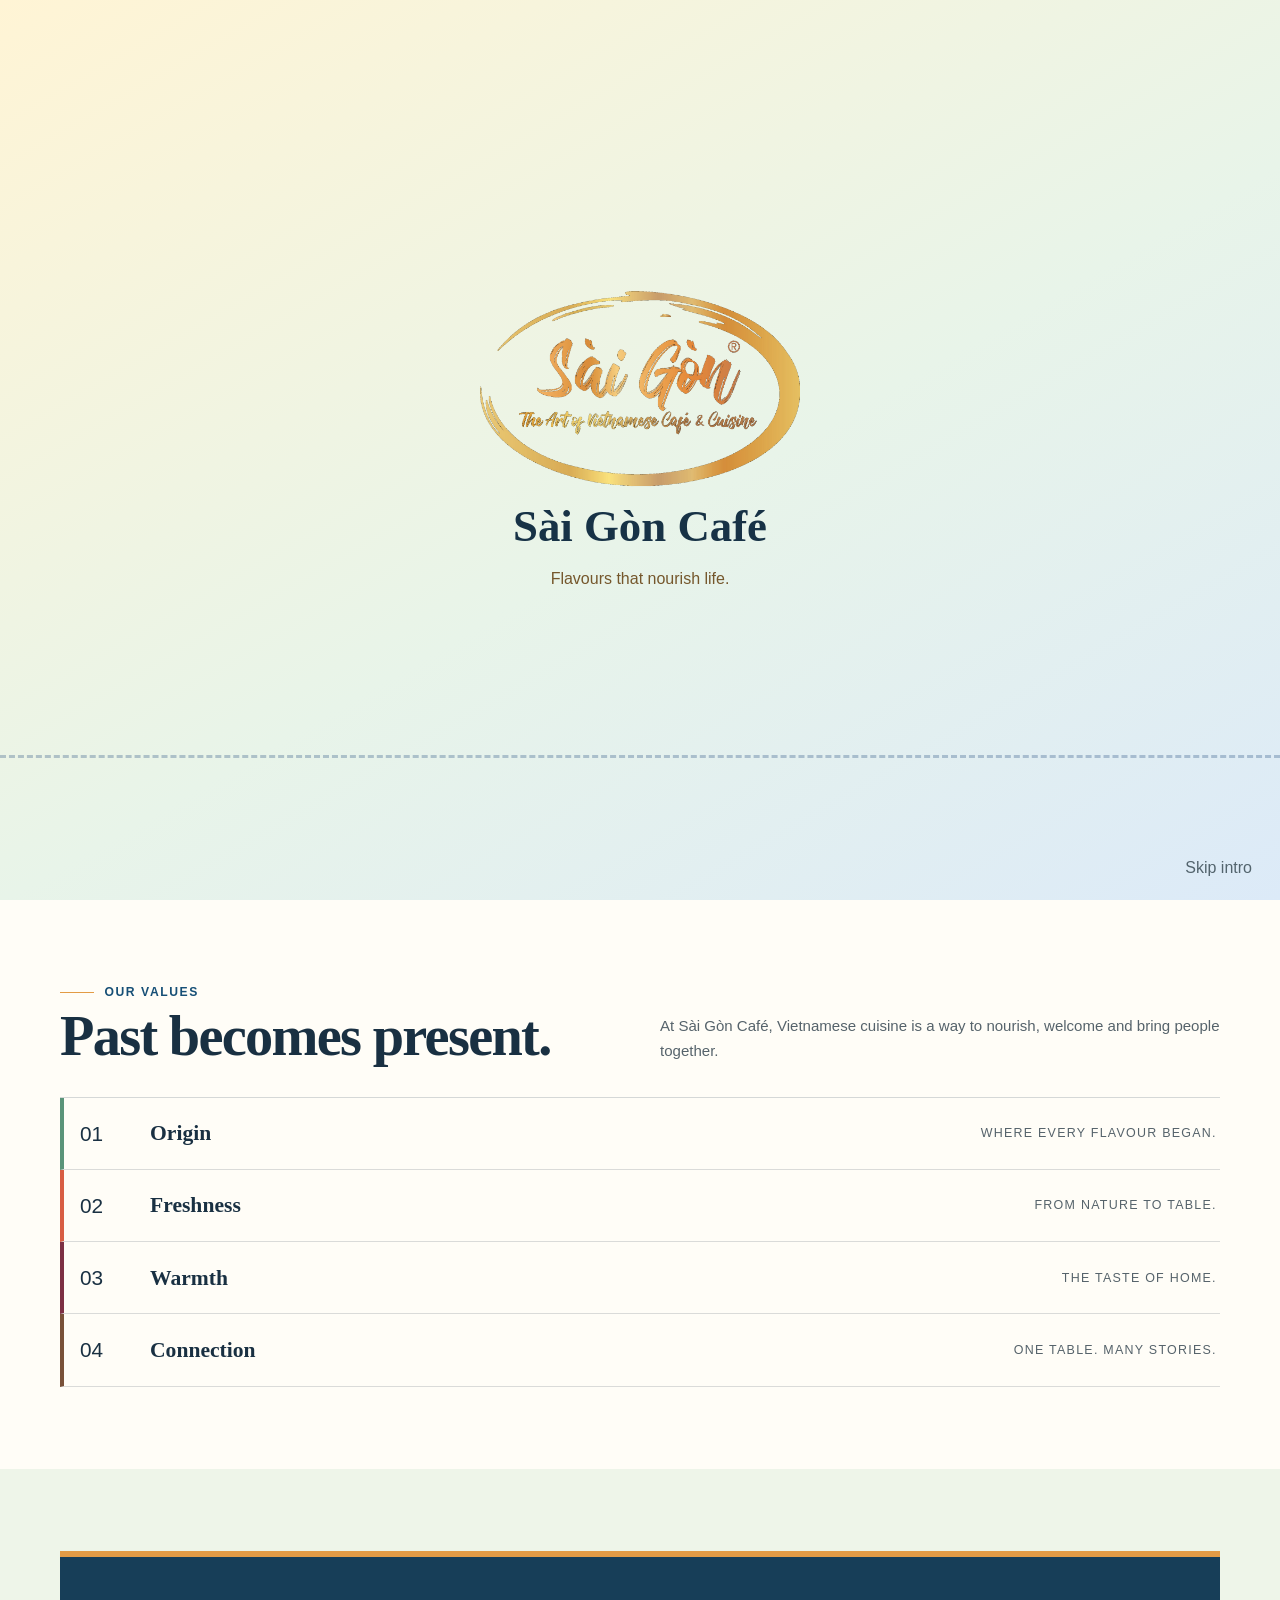
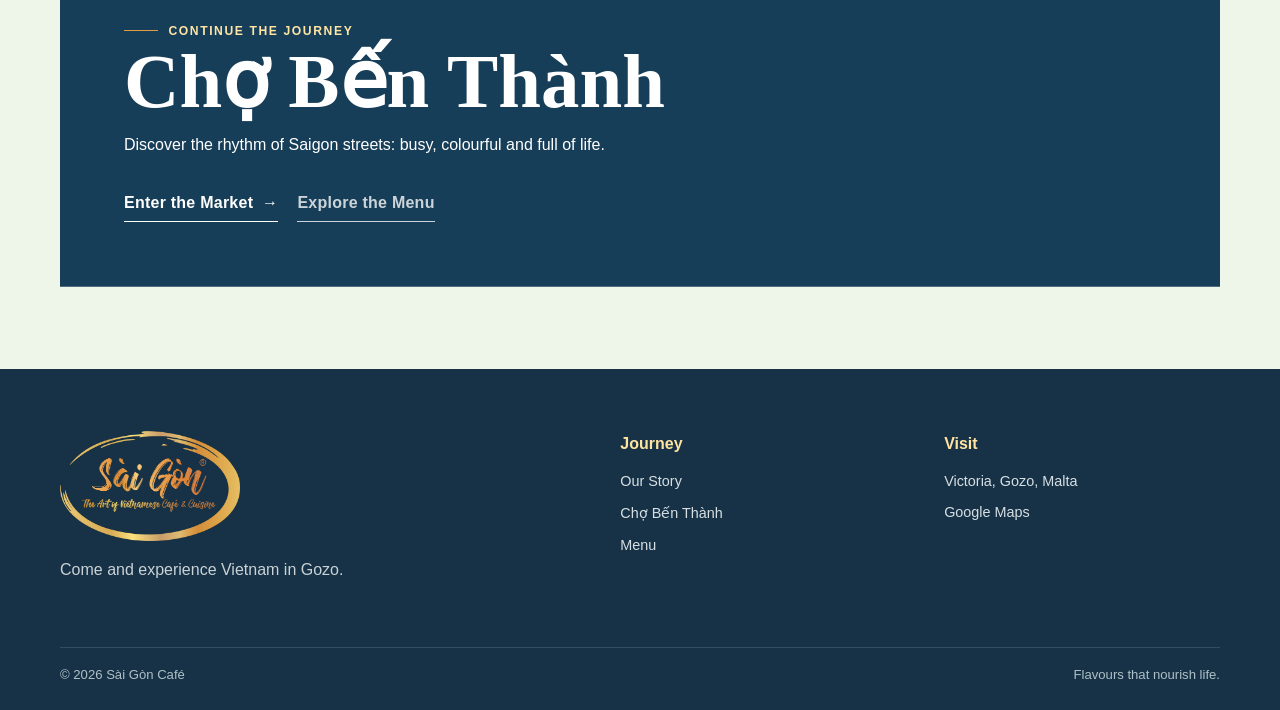
==== commit f761fa2e: "add" ====
--- a/index.html
+++ b/index.html
@@ -4,8 +4,8 @@
     <meta charset="utf-8" />
     <meta content="width=device-width,initial-scale=1" name="viewport" />
     <meta content="#fff8e8" name="theme-color" />
-    <meta content="Saigon Coffee Gozo: a journey through the streets, flavours and memories of Vietnam." name="description" />
-    <title>Saigon Coffee Gozo · The Vietnam Journey</title>
+    <meta content="Sài Gòn Café in Gozo — a Vietnam journey told through family, tradition and flavours that nourish life." name="description" />
+    <title>Sài Gòn Café · The Vietnam Journey</title>
     <link href="assets/brand/mark.svg" rel="icon" />
     <link href="assets/css/shared.css" rel="stylesheet" />
     <link href="assets/css/home.css" rel="stylesheet" />
@@ -17,64 +17,85 @@
         <div class="intro-inner">
             <img alt="" class="intro-logo" src="assets/brand/logo-from-menu.png" />
             <div class="intro-copy">
-                <h1>Welcome to Saigon Coffee Gozo</h1>
-                <p>A Little Corner of Saigon in the Heart of Gozo</p>
+                <h1>Sài Gòn Café</h1>
+                <p>Flavours that nourish life.</p>
             </div>
         </div>
         <button class="skip-intro">Skip intro</button>
     </div>
     <header class="global-header">
         <div class="container global-nav">
-            <a aria-label="Saigon Coffee Gozo home" class="global-logo travel-link" href="index.html"><img alt="Saigon Coffee Gozo" src="assets/brand/logo-from-menu.png" /></a>
-            <nav aria-label="Main navigation" class="global-links"><a class="travel-link" href="index.html">Saigon map</a><a href="#journey-map">Menu</a><a href="index.html#visit">Visit</a></nav>
-            <div class="global-actions"><button class="icon-btn cart-button" type="button">Order <span class="cart-count">0</span></button><button aria-label="Toggle menu" class="nav-toggle"><span></span><span></span></button></div>
+            <a aria-label="Sài Gòn Café home" class="global-logo travel-link" href="index.html"><img alt="Sài Gòn Café" src="assets/brand/logo-from-menu.png" /></a>
+            <nav aria-label="Main navigation" class="global-links">
+                <a href="nguyen-hue.html">Our Story</a><a href="ben-thanh.html">Chợ Bến Thành</a><a href="menu.html">Menu</a><a href="#visit">Visit</a>
+            </nav>
+            <div class="global-actions"><button class="language-toggle" data-language="en" type="button">EN</button><span class="language-divider">|</span><button class="language-toggle" data-language="vi" type="button">VI</button><button class="icon-btn cart-button" type="button">Order <span class="cart-count">0</span></button><button aria-label="Toggle menu" class="nav-toggle"><span></span><span></span></button></div>
         </div>
     </header>
     <main>
-        <section class="home-hero">
+        <section class="home-hero culture-hero">
             <div class="container home-grid">
-                <div class="home-copy reveal">
-                    <div class="eyebrow">Our Story · A Journey Through the Streets of Vietnam</div>
-                    <h1>The Vietnam Journey <em>· A Taste of Memories.</em></h1>
-                    <p>From Hanoi and Chợ Lớn to the streets of Saigon and a new home in Gozo, follow the memories, culture and flavours behind Sài Gòn Café.</p>
-                    <div class="hero-actions editorial-actions"><a class="btn action-primary travel-link" href="nguyen-hue.html">Read our story</a><a class="btn action-secondary" href="#journey-map">Explore the map</a></div>
+                <div class="home-copy reveal" data-lang="en">
+                    <div class="eyebrow">The Vietnam Journey</div>
+                    <h1>The Vietnam Journey <em>Flavours that nourish life.</em></h1>
+                    <p>Every journey begins with a memory. From Vietnam to Gozo, Sài Gòn Café is a story of family, tradition and a lifelong love for Vietnamese cuisine.</p>
+                    <p>A journey carrying familiar flavours, cherished values and the simple joy of sharing a meal together.</p>
+                    <div class="hero-actions editorial-actions"><a class="btn action-primary" href="nguyen-hue.html">Discover Our Story</a><a class="btn action-secondary" href="ben-thanh.html">Discover the Market</a></div>
                 </div>
-                <div class="home-map reveal" id="journey-map">
+                <div class="home-copy reveal" data-lang="vi">
+                    <div class="eyebrow">Hành trình Việt Nam</div>
+                    <h1>Hành trình Việt Nam <em>Hương vị nuôi dưỡng sự sống.</em></h1>
+                    <p>Mỗi hành trình đều bắt đầu từ một ký ức. Từ Việt Nam đến Gozo, Sài Gòn Café là câu chuyện về gia đình, truyền thống và tình yêu dành cho ẩm thực Việt.</p>
+                    <p>Một hành trình mang theo những hương vị thân quen, những giá trị được gìn giữ và niềm vui giản dị khi cùng nhau thưởng thức một bữa ăn.</p>
+                    <div class="hero-actions editorial-actions"><a class="btn action-primary" href="nguyen-hue.html">Khám phá câu chuyện</a><a class="btn action-secondary" href="ben-thanh.html">Khám phá khu chợ</a></div>
+                </div>
+                <div class="home-map reveal" aria-label="The Sài Gòn Café journey">
                     <svg aria-hidden="true" viewBox="0 0 700 700"><path class="map-line" d="M155 105 C310 28 500 60 555 145 C620 245 570 360 440 400 C285 447 130 405 138 545 C144 650 410 677 520 600"></path></svg>
-                    <a class="map-stop travel-link" href="nguyen-hue.html"><span class="map-pin"><i>🌳</i></span><span class="map-label">Đường Nguyễn Huệ<span class="map-note">Our Story</span></span></a>
-                    <a class="map-stop travel-link" href="ben-thanh.html"><span class="map-pin"><i>🛕</i></span><span class="map-label">Chợ Bến Thành<span class="map-note">Street Food</span></span></a>
-                    <a class="map-stop travel-link" href="cho-lon.html"><span class="map-pin"><i>🏮</i></span><span class="map-label">Chợ Lớn<span class="map-note">Signature Dishes</span></span></a>
-                    <a class="map-stop travel-link" href="bui-vien.html"><span class="map-pin"><i>🌃</i></span><span class="map-label">Phố Bùi Viện<span class="map-note">Homemade Drinks</span></span></a>
-                    <a class="map-stop travel-link" href="hem-saigon.html"><span class="map-pin"><i>🏡</i></span><span class="map-label">Hẻm Sài Gòn<span class="map-note">Desserts</span></span></a>
-                    <a class="map-stop travel-link" href="cat-linh.html"><span class="map-pin"><i>🥤</i></span><span class="map-label">Phố Cát Linh<span class="map-note">Soft Drinks</span></span></a>
-                    <a class="map-stop travel-link" href="tran-tuong-cong.html"><span class="map-pin"><i>☕</i></span><span class="map-label">Đường Trần Tướng Công<span class="map-note">Vietnamese Coffee</span></span></a>
+                    <a class="map-stop" href="nguyen-hue.html"><span class="map-pin"><i>01</i></span><span class="map-label">Our Story<span class="map-note">Family · tradition · Gozo</span></span></a>
+                    <a class="map-stop" href="ben-thanh.html"><span class="map-pin"><i>02</i></span><span class="map-label">Chợ Bến Thành<span class="map-note">Street food market</span></span></a>
+                    <a class="map-stop" href="cho-lon.html"><span class="map-pin"><i>03</i></span><span class="map-label">Family Flavours<span class="map-note">Signature dishes</span></span></a>
+                    <a class="map-stop" href="bui-vien.html"><span class="map-pin"><i>04</i></span><span class="map-label">Traditional Drinks<span class="map-note">A brighter pause</span></span></a>
+                    <a class="map-stop" href="tran-tuong-cong.html"><span class="map-pin"><i>05</i></span><span class="map-label">Vietnamese Coffee<span class="map-note">A slow moment</span></span></a>
                 </div>
             </div>
         </section>
         <section class="page-section home-rhythm">
             <div class="container">
-                <div class="section-heading reveal">
-                    <div><div class="eyebrow">The Vietnam Journey</div><h2>Streets, markets and memories.</h2></div>
-                    <p>Each stop reveals another part of Vietnam through personal stories, street food, family flavours, drinks and slow coffee.</p>
+                <div class="section-heading reveal" data-lang="en">
+                    <div><div class="eyebrow">Our values</div><h2>Past becomes present.</h2></div>
+                    <p>At Sài Gòn Café, Vietnamese cuisine is a way to nourish, welcome and bring people together.</p>
                 </div>
-                <div class="rhythm-track">
-                    <a class="rhythm-card travel-link reveal" href="nguyen-hue.html" style="--bg:#5a9479"><span>🌳</span><h3>Đường Nguyễn Huệ</h3><p>Our Story</p></a>
-                    <a class="rhythm-card travel-link reveal" href="ben-thanh.html" style="--bg:#d85d43"><span>🛕</span><h3>Chợ Bến Thành</h3><p>Street Food</p></a>
-                    <a class="rhythm-card travel-link reveal" href="cho-lon.html" style="--bg:#7d3044"><span>🏮</span><h3>Chợ Lớn</h3><p>Signature Dishes</p></a>
-                    <a class="rhythm-card travel-link reveal" href="bui-vien.html" style="--bg:#643da1"><span>🌃</span><h3>Phố Bùi Viện</h3><p>Homemade Drinks</p></a>
-                    <a class="rhythm-card travel-link reveal" href="hem-saigon.html" style="--bg:#d58a95"><span>🏡</span><h3>Hẻm Sài Gòn</h3><p>Desserts</p></a>
-                    <a class="rhythm-card travel-link reveal" href="cat-linh.html" style="--bg:#2366aa"><span>🥤</span><h3>Phố Cát Linh</h3><p>Soft Drinks</p></a>
-                    <a class="rhythm-card travel-link reveal" href="tran-tuong-cong.html" style="--bg:#795139"><span>☕</span><h3>Đường Trần Tướng Công</h3><p>Vietnamese Coffee</p></a>
+                <div class="section-heading reveal" data-lang="vi">
+                    <div><div class="eyebrow">Những giá trị</div><h2>Quá khứ trở thành hiện tại.</h2></div>
+                    <p>Tại Sài Gòn Café, ẩm thực Việt là cách để nuôi dưỡng, chào đón và kết nối mọi người.</p>
+                </div>
+                <div class="rhythm-track" data-lang="en">
+                    <a class="rhythm-card reveal" href="nguyen-hue.html" style="--bg:#5a9479"><span>01</span><h3>Origin</h3><p>Where every flavour began.</p></a>
+                    <a class="rhythm-card reveal" href="nguyen-hue.html#philosophy" style="--bg:#d85d43"><span>02</span><h3>Freshness</h3><p>From nature to table.</p></a>
+                    <a class="rhythm-card reveal" href="nguyen-hue.html#today" style="--bg:#7d3044"><span>03</span><h3>Warmth</h3><p>The taste of home.</p></a>
+                    <a class="rhythm-card reveal" href="nguyen-hue.html#gozo" style="--bg:#795139"><span>04</span><h3>Connection</h3><p>One table. Many stories.</p></a>
+                </div>
+                <div class="rhythm-track" data-lang="vi">
+                    <a class="rhythm-card reveal" href="nguyen-hue.html" style="--bg:#5a9479"><span>01</span><h3>Khởi nguồn</h3><p>Nơi mọi hương vị bắt đầu.</p></a>
+                    <a class="rhythm-card reveal" href="nguyen-hue.html#philosophy" style="--bg:#d85d43"><span>02</span><h3>Tươi mới</h3><p>Từ thiên nhiên đến bàn ăn.</p></a>
+                    <a class="rhythm-card reveal" href="nguyen-hue.html#today" style="--bg:#7d3044"><span>03</span><h3>Ấm áp</h3><p>Hương vị của một mái nhà.</p></a>
+                    <a class="rhythm-card reveal" href="nguyen-hue.html#gozo" style="--bg:#795139"><span>04</span><h3>Kết nối</h3><p>Một chiếc bàn. Nhiều câu chuyện.</p></a>
                 </div>
             </div>
         </section>
         <section class="page-section home-cta">
             <div class="container">
-                <div class="home-cta-card reveal">
-                    <div class="eyebrow" style="color:#ffe5a4">A Little Corner of Saigon in Gozo</div>
-                    <h2>More than food, a memory to share.</h2>
-                    <p>Step into the journey, discover the streets and experience a taste of Vietnam in the heart of Gozo.</p>
-                    <div class="hero-actions editorial-actions"><a class="btn travel-link action-primary" href="nguyen-hue.html">Begin the story</a><a class="btn action-secondary" href="#journey-map">Explore the stops</a></div>
+                <div class="home-cta-card reveal" data-lang="en">
+                    <div class="eyebrow" style="color:#ffe5a4">Continue the journey</div>
+                    <h2>Chợ Bến Thành</h2>
+                    <p>Discover the rhythm of Saigon streets: busy, colourful and full of life.</p>
+                    <div class="hero-actions editorial-actions"><a class="btn travel-link action-primary" href="ben-thanh.html">Enter the Market</a><a class="btn action-secondary" href="menu.html">Explore the Menu</a></div>
+                </div>
+                <div class="home-cta-card reveal" data-lang="vi">
+                    <div class="eyebrow" style="color:#ffe5a4">Tiếp tục hành trình</div>
+                    <h2>Chợ Bến Thành</h2>
+                    <p>Khám phá nhịp sống đường phố Sài Gòn: nhộn nhịp, rực rỡ và đầy sức sống.</p>
+                    <div class="hero-actions editorial-actions"><a class="btn travel-link action-primary" href="ben-thanh.html">Khám phá khu chợ</a><a class="btn action-secondary" href="menu.html">Xem thực đơn</a></div>
                 </div>
             </div>
         </section>
@@ -82,11 +103,11 @@
     <footer class="site-footer" id="visit">
         <div class="container">
             <div class="footer-grid">
-                <div><img alt="Sài Gòn Café" class="footer-logo" src="assets/brand/logo-from-menu.png" /><p class="footer-copy">A journey through Vietnam told through food, drinks, streets and memories, brought to a new home in Victoria, Gozo.</p></div>
-                <div><div class="footer-title">Journey</div><div class="footer-links"><a class="travel-link" href="index.html">Saigon Map</a><a href="menu.html">All stops</a><a href="index.html#visit">Visit the café</a></div></div>
-                <div><div class="footer-title">Find us</div><div class="footer-links"><span data-config="address">Victoria, Gozo, Malta</span><a data-href="googleMaps" href="#">Google Maps</a><a data-href="oldWebsite" href="#">Original website</a></div></div>
+                <div><img alt="Sài Gòn Café" class="footer-logo" src="assets/brand/logo-from-menu.png" /><p class="footer-copy" data-lang="en">Come and experience Vietnam in Gozo.</p><p class="footer-copy" data-lang="vi">Hãy đến và cảm nhận Việt Nam tại Gozo.</p></div>
+                <div><div class="footer-title">Journey</div><div class="footer-links"><a href="nguyen-hue.html">Our Story</a><a href="ben-thanh.html">Chợ Bến Thành</a><a href="menu.html">Menu</a></div></div>
+                <div><div class="footer-title">Visit</div><div class="footer-links"><span data-config="address">Victoria, Gozo, Malta</span><a data-href="googleMaps" href="#">Google Maps</a><span data-config="hours" data-hide-empty></span><a data-href="instagram" data-hide-empty>Instagram</a></div></div>
             </div>
-            <div class="copyright"><span>© <span data-year=""></span> Saigon Coffee Gozo</span><span>Every Street Has a Story.</span></div>
+            <div class="copyright"><span>© <span data-year=""></span> Sài Gòn Café</span><span>Flavours that nourish life.</span></div>
         </div>
     </footer>
     <script src="assets/js/site-config.js"></script>
--- a/assets/css/shared.css
+++ b/assets/css/shared.css
@@ -38,6 +38,11 @@
 .btn-dark{background:var(--theme-deep);color:#fff;border-color:transparent}
 .btn-small{min-height:38px;padding:.56rem .84rem;font-size:.82rem}
 .hidden{display:none!important}
+[data-lang="vi"]{display:none!important}
+body.language-vi [data-lang="en"]{display:none!important}
+body.language-vi [data-lang="vi"]{display:revert!important}
+.language-toggle{appearance:none;border:0;background:transparent;color:inherit;padding:.2rem 0;font-size:.72rem;font-weight:750;cursor:pointer;opacity:.58}
+.language-toggle.active{opacity:1;border-bottom:1px solid currentColor}.language-divider{font-size:.72rem;opacity:.42}
 
 /* Shared header */
 .global-header{position:fixed;inset:0 0 auto;z-index:80;transition:.3s;background:linear-gradient(180deg,rgba(12,29,45,.48),transparent);color:#fff}
--- a/assets/css/home.css
+++ b/assets/css/home.css
@@ -28,6 +28,19 @@
 @media(max-width:640px){.home-hero{padding-top:112px}.home-copy h1{font-size:3.65rem}.home-map{min-height:540px;border-radius:30px}.map-pin{width:46px;height:46px}.map-label{font-size:.6rem}.rhythm-track{display:flex;overflow:auto;scroll-snap-type:x mandatory}.rhythm-card{min-width:72%;min-height:260px!important;scroll-snap-align:start}}
 .global-header{color:#173c56;background:linear-gradient(180deg,rgba(255,250,240,.82),transparent)}
 
+/* Brand-story hero: the opening image is a shared table, never a menu list. */
+.culture-hero .home-copy p + p{margin-top:1rem}
+.home-portrait{display:grid;grid-template-rows:1fr auto;min-height:650px;background:#172d3c}
+.home-portrait img{width:100%;height:100%;min-height:590px;object-fit:cover;object-position:center}
+.home-portrait figcaption{padding:.8rem 1rem;color:#fff7e5;font:700 .72rem/1.3 var(--body-font);letter-spacing:.12em;text-transform:uppercase}
+.menu-overview-hero{min-height:82svh}
+.menu-overview{background:#fffdf7}
+.menu-chapter-list{border-top:1px solid rgba(25,48,66,.18)}
+.menu-chapter{display:grid;grid-template-columns:132px 1fr auto;gap:1.25rem;align-items:center;padding:1rem 0;border-bottom:1px solid rgba(25,48,66,.18)}
+.menu-chapter img{width:132px;height:102px;object-fit:cover}.menu-chapter span{font-size:.7rem;letter-spacing:.12em;text-transform:uppercase;font-weight:750;color:var(--theme-deep)}
+.menu-chapter h2{font:800 clamp(1.6rem,3vw,2.7rem)/1 var(--display-font);margin:.4rem 0}.menu-chapter p{margin:0;color:var(--ink-soft)}.menu-chapter b{font-size:.72rem;letter-spacing:.08em;text-transform:uppercase;border-bottom:1px solid currentColor;padding-bottom:.25rem;white-space:nowrap}
+.menu-chapter:hover{background:rgba(217,164,65,.06)}
+
 /* V5 editorial home */
 .home-hero{background:linear-gradient(135deg,#fff9e9 0,#eef7e9 58%,#e8f1f6 100%)}
 .home-grid{grid-template-columns:.92fr 1.08fr;gap:5rem}
@@ -51,6 +64,8 @@
  .home-grid{grid-template-columns:1fr;gap:2.4rem}
  .home-map{border-radius:0}
  .home-map{min-height:650px;overflow:hidden}
+ .home-portrait{min-height:440px}.home-portrait img{min-height:390px}
+ .menu-chapter{grid-template-columns:84px 1fr;gap:.8rem}.menu-chapter img{width:84px;height:84px}.menu-chapter b{grid-column:2;justify-self:start}.menu-chapter h2{font-size:1.65rem}
  .home-map svg{inset:7% 8%;width:84%;height:86%}
  .map-stop{max-width:42%;gap:.25rem}
  .map-label{font-size:.72rem;line-height:1.15;max-width:136px;white-space:normal;text-align:center;text-wrap:balance}
